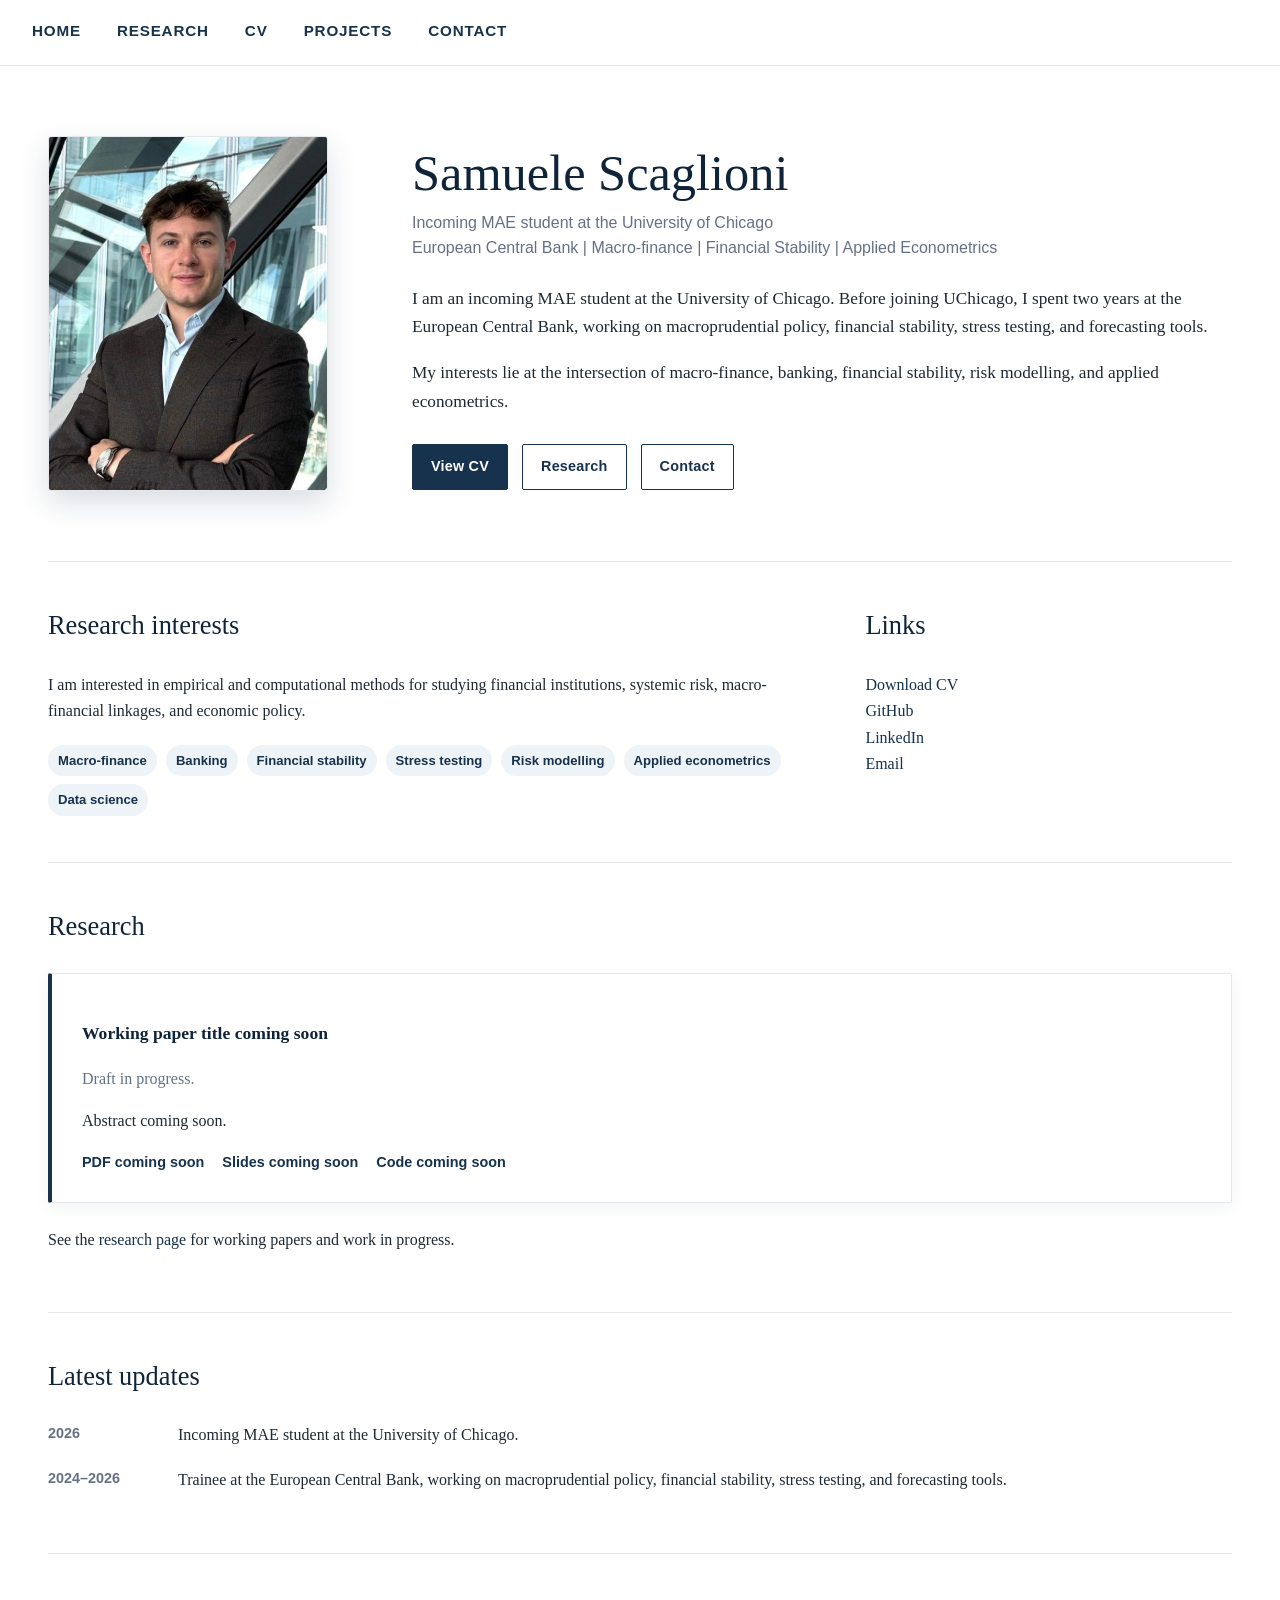
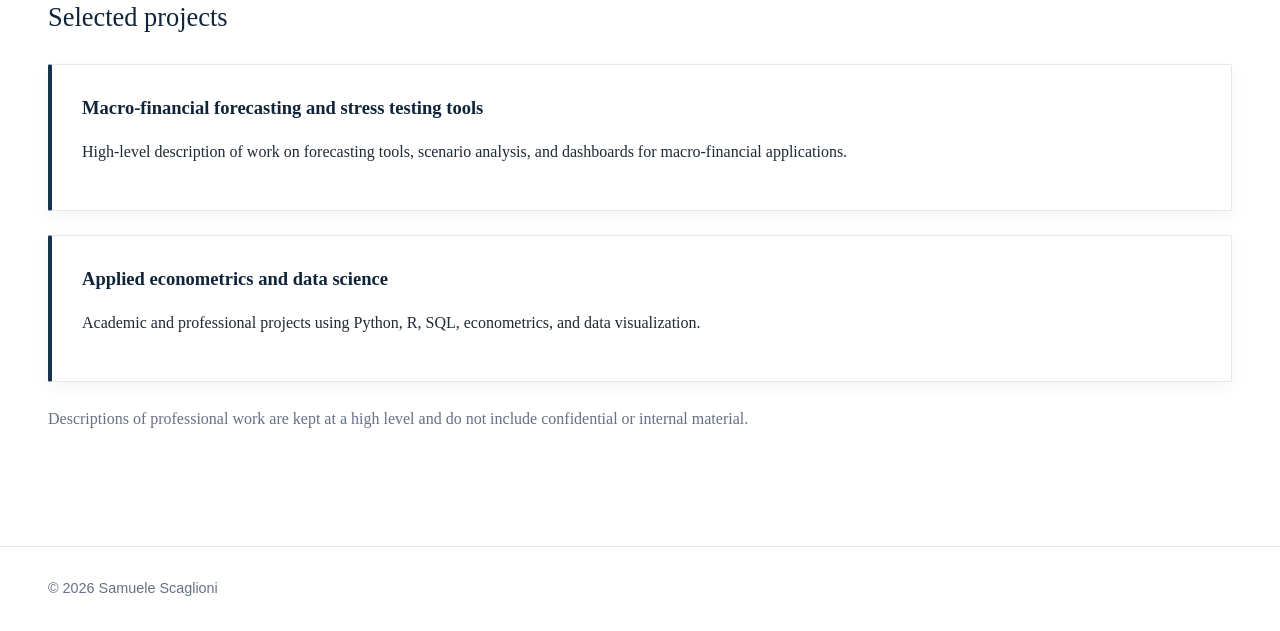
==== index.html @ df3d78bd "Update index.html" ====
<!DOCTYPE html>
<html lang="en">
<head>
  <meta charset="UTF-8">
  <meta name="viewport" content="width=device-width, initial-scale=1.0">
  <title>Samuele Scaglioni | Economics, Finance, Econometrics and Machine Learning</title>

  <meta name="description" content="Personal academic website of Samuele Scaglioni, incoming MAE student at the University of Chicago, previously at the European Central Bank. Research interests: macro-finance, banking, financial stability, stress testing, and applied econometrics.">
  
  <meta name="author" content="Samuele Scaglioni">
  <meta name="robots" content="index, follow">
  
  <link rel="canonical" href="https://samuelescaglioni.github.io/">
  <link rel="stylesheet" href="styles.css">
</head>

<body>

  <header class="site-header">
    <div class="container navbar">
      <div class="site-name">
        <a href="index.html">Samuele Scaglioni</a>
      </div>

      <nav class="nav-links">
        <a href="index.html">Home</a>
        <a href="research.html">Research</a>
        <a href="cv.html">CV</a>
        <a href="projects.html">Projects</a>
        <a href="contact.html">Contact</a>
      </nav>
    </div>
  </header>

  <main class="container">

    <section class="hero">
      <div>
        <img src="images/profile.jpeg" alt="Samuele Scaglioni" class="profile-photo">
      </div>

      <div>
        <h1>Samuele Scaglioni</h1>

        <p class="hero-subtitle">
          Incoming MAE student at the University of Chicago<br>
          European Central Bank | Macro-finance | Financial Stability | Applied Econometrics
        </p>

        <p class="hero-text">
          I am an incoming MAE student at the University of Chicago. Before joining UChicago,
          I spent two years at the European Central Bank, working on macroprudential policy,
          financial stability, stress testing, and forecasting tools.
        </p>

        <p class="hero-text">
          My interests lie at the intersection of macro-finance, banking, financial stability,
          risk modelling, and applied econometrics.
        </p>

        <div class="button-row">
          <a class="button primary" href="cv.html">View CV</a>
          <a class="button" href="research.html">Research</a>
          <a class="button" href="contact.html">Contact</a>
        </div>
      </div>
    </section>

    <section class="section two-column">
      <div>
        <h2>Research interests</h2>

        <p>
          I am interested in empirical and computational methods for studying financial institutions,
          systemic risk, macro-financial linkages, and economic policy.
        </p>

        <div class="tag-list">
          <span class="tag">Macro-finance</span>
          <span class="tag">Banking</span>
          <span class="tag">Financial stability</span>
          <span class="tag">Stress testing</span>
          <span class="tag">Risk modelling</span>
          <span class="tag">Applied econometrics</span>
          <span class="tag">Data science</span>
        </div>
      </div>

      <div>
        <h2>Links</h2>

        <p>
          <a href="files/Samuele_Scaglioni_CV.pdf">Download CV</a><br>
          <a href="https://github.com/SamueleScaglioni">GitHub</a><br>
          <a href="#">LinkedIn</a><br>
          <a href="contact.html">Email</a>
        </p>
      </div>
    </section>

    <section class="section">
      <h2>Research</h2>

      <div class="card">
        <p class="paper-title">Working paper title coming soon</p>
        <p class="muted">Draft in progress.</p>
        <p>
          Abstract coming soon.
        </p>

        <div class="paper-links">
          <a href="#">PDF coming soon</a>
          <a href="#">Slides coming soon</a>
          <a href="#">Code coming soon</a>
        </div>
      </div>

      <p>
        See the <a href="research.html">research page</a> for working papers and work in progress.
      </p>
    </section>

    <section class="section">
      <h2>Latest updates</h2>

      <div class="update">
        <div class="update-date">2026</div>
        <div>
          Incoming MAE student at the University of Chicago.
        </div>
      </div>

      <div class="update">
        <div class="update-date">2024–2026</div>
        <div>
          Trainee at the European Central Bank, working on macroprudential policy,
          financial stability, stress testing, and forecasting tools.
        </div>
      </div>
    </section>

    <section class="section">
      <h2>Selected projects</h2>

      <div class="card">
        <h3>Macro-financial forecasting and stress testing tools</h3>
        <p>
          High-level description of work on forecasting tools, scenario analysis, and dashboards
          for macro-financial applications.
        </p>
      </div>

      <div class="card">
        <h3>Applied econometrics and data science</h3>
        <p>
          Academic and professional projects using Python, R, SQL, econometrics, and data visualization.
        </p>
      </div>

      <p class="muted">
        Descriptions of professional work are kept at a high level and do not include confidential
        or internal material.
      </p>
    </section>

  </main>

  <footer class="footer">
    <div class="container">
      © 2026 Samuele Scaglioni
    </div>
  </footer>

</body>
</html>
---- styles.css ----
:root {
  --background: #ffffff;
  --text: #1f2933;
  --muted: #667085;
  --accent: #17324d;
  --accent-dark: #0f2438;
  --accent-light: #eef3f7;
  --border: #e5e7eb;
  --card: #ffffff;
  --soft: #f8fafc;
}

/* General reset */

* {
  box-sizing: border-box;
}

html {
  scroll-behavior: smooth;
}

body {
  margin: 0;
  font-family: Georgia, "Times New Roman", serif;
  background: var(--background);
  color: var(--text);
  line-height: 1.65;
  font-size: 16px;
}

a {
  color: var(--accent);
  text-decoration: none;
}

a:hover {
  text-decoration: underline;
}

/* Layout */

.container {
  max-width: 1320px;
  margin: 0 auto;
  padding: 0 48px;
}

/* Header and navigation */

.site-header {
  border-bottom: 1px solid var(--border);
  background: rgba(255, 255, 255, 0.97);
  position: sticky;
  top: 0;
  z-index: 100;
  backdrop-filter: blur(6px);
}

.site-header .container {
  max-width: none;
  padding-left: 32px;
  padding-right: 32px;
}

.navbar {
  display: flex;
  justify-content: flex-start;
  align-items: center;
  padding: 18px 0;
}

/* Hide name in top-left */
.site-name {
  display: none;
}

.nav-links {
  margin-left: 0;
}

.nav-links a {
  display: inline-block;
  margin-left: 0;
  margin-right: 32px;
  font-family: Arial, Helvetica, sans-serif;
  font-size: 0.95rem;
  font-weight: 700;
  letter-spacing: 0.055em;
  text-transform: uppercase;
  color: var(--accent);
  padding-bottom: 4px;
}

.nav-links a:hover {
  color: var(--accent-dark);
  text-decoration: none;
  border-bottom: 2px solid var(--accent);
}

/* Hero section */

.hero {
  display: grid;
  grid-template-columns: 300px 1fr;
  gap: 64px;
  align-items: center;
  padding: 70px 0 62px;
}

.profile-photo {
  width: 280px;
  height: 355px;
  object-fit: cover;
  object-position: center;
  border-radius: 3px;
  border: 1px solid var(--border);
  box-shadow: 0 12px 30px rgba(23, 50, 77, 0.16);
  background: white;
}

.hero h1 {
  font-size: 3.15rem;
  line-height: 1.1;
  margin: 0 0 10px;
  font-weight: normal;
  color: var(--accent-dark);
}

.hero-subtitle {
  font-family: Arial, Helvetica, sans-serif;
  font-size: 1rem;
  line-height: 1.55;
  color: var(--muted);
  margin: 0 0 24px;
}

.hero-text {
  font-size: 1.08rem;
  max-width: 820px;
  margin-bottom: 16px;
}

/* Buttons */

.button-row {
  margin-top: 28px;
}

.button {
  display: inline-block;
  padding: 10px 18px;
  margin-right: 10px;
  border: 1px solid var(--accent);
  border-radius: 2px;
  font-family: Arial, Helvetica, sans-serif;
  font-size: 0.9rem;
  font-weight: 600;
  letter-spacing: 0.015em;
  color: var(--accent);
}

.button.primary {
  background: var(--accent);
  color: white;
}

.button:hover {
  background: var(--accent-light);
  text-decoration: none;
}

.button.primary:hover {
  background: var(--accent-dark);
  color: white;
}

/* Sections */

.section {
  padding: 42px 0;
  border-top: 1px solid var(--border);
}

.section h2 {
  font-size: 1.65rem;
  font-weight: normal;
  margin: 0 0 24px;
  color: var(--accent-dark);
}

.section h3 {
  color: var(--accent-dark);
}

.two-column {
  display: grid;
  grid-template-columns: 1.35fr 0.65fr;
  gap: 56px;
}

/* Cards */

.card {
  background: var(--card);
  border-left: 4px solid var(--accent);
  border-top: 1px solid var(--border);
  border-right: 1px solid var(--border);
  border-bottom: 1px solid var(--border);
  border-radius: 2px;
  padding: 28px 30px;
  margin-bottom: 24px;
  box-shadow: 0 5px 18px rgba(23, 50, 77, 0.055);
}

.card h3 {
  margin-top: 0;
  margin-bottom: 8px;
  font-size: 1.16rem;
}

.muted {
  color: var(--muted);
}

/* Tags */

.tag-list {
  margin-top: 16px;
}

.tag {
  display: inline-block;
  background: var(--accent-light);
  color: var(--accent);
  padding: 5px 10px;
  border-radius: 999px;
  margin: 4px 5px 4px 0;
  font-family: Arial, Helvetica, sans-serif;
  font-size: 0.82rem;
  font-weight: 600;
}

/* Updates */

.update {
  display: grid;
  grid-template-columns: 110px 1fr;
  gap: 20px;
  margin-bottom: 18px;
}

.update-date {
  color: var(--muted);
  font-family: Arial, Helvetica, sans-serif;
  font-size: 0.9rem;
  font-weight: 600;
}

/* Papers */

.paper-title {
  font-weight: bold;
  font-size: 1.1rem;
  color: var(--accent-dark);
}

.paper-links {
  margin-top: 12px;
  font-family: Arial, Helvetica, sans-serif;
  font-size: 0.9rem;
}

.paper-links a {
  margin-right: 14px;
  font-weight: 600;
}

/* Optional paper card with preview image */

.paper-card {
  display: grid;
  grid-template-columns: 1fr 230px;
  gap: 30px;
  align-items: start;
}

.paper-preview {
  width: 100%;
  border: 1px solid var(--border);
  border-radius: 3px;
  box-shadow: 0 8px 22px rgba(23, 50, 77, 0.12);
  background: white;
}

/* Page titles */

.page-title {
  padding: 58px 0 30px;
}

.page-title h1 {
  font-size: 2.45rem;
  font-weight: normal;
  margin: 0 0 8px;
  color: var(--accent-dark);
}

/* CV page */

.cv-section {
  margin-bottom: 38px;
}

.cv-section h2 {
  font-size: 1.45rem;
  font-weight: normal;
  border-bottom: 1px solid var(--border);
  padding-bottom: 8px;
  color: var(--accent-dark);
}

.cv-item {
  margin-bottom: 22px;
}

.cv-item-title {
  font-weight: bold;
  color: var(--accent-dark);
}

.cv-item-meta {
  color: var(--muted);
  font-family: Arial, Helvetica, sans-serif;
  font-size: 0.92rem;
}

/* Footer */

.footer {
  border-top: 1px solid var(--border);
  margin-top: 56px;
  padding: 30px 0;
  color: var(--muted);
  font-family: Arial, Helvetica, sans-serif;
  font-size: 0.9rem;
}

/* Mobile */

@media (max-width: 900px) {
  .container {
    padding: 0 28px;
  }

  .site-header .container {
    padding-left: 24px;
    padding-right: 24px;
  }

  .hero {
    grid-template-columns: 1fr;
    gap: 34px;
    padding-top: 48px;
  }

  .profile-photo {
    width: 240px;
    height: 305px;
  }

  .hero h1 {
    font-size: 2.55rem;
  }

  .two-column {
    grid-template-columns: 1fr;
    gap: 32px;
  }

  .paper-card {
    grid-template-columns: 1fr;
  }

  .paper-preview {
    max-width: 230px;
  }
}

@media (max-width: 760px) {
  .navbar {
    display: block;
  }

  .nav-links {
    margin-top: 4px;
  }

  .nav-links a {
    margin: 0 18px 10px 0;
    font-size: 0.86rem;
  }

  .hero {
    padding-top: 42px;
  }

  .profile-photo {
    width: 220px;
    height: 280px;
  }

  .hero h1 {
    font-size: 2.25rem;
  }

  .update {
    grid-template-columns: 1fr;
    gap: 2px;
  }
}
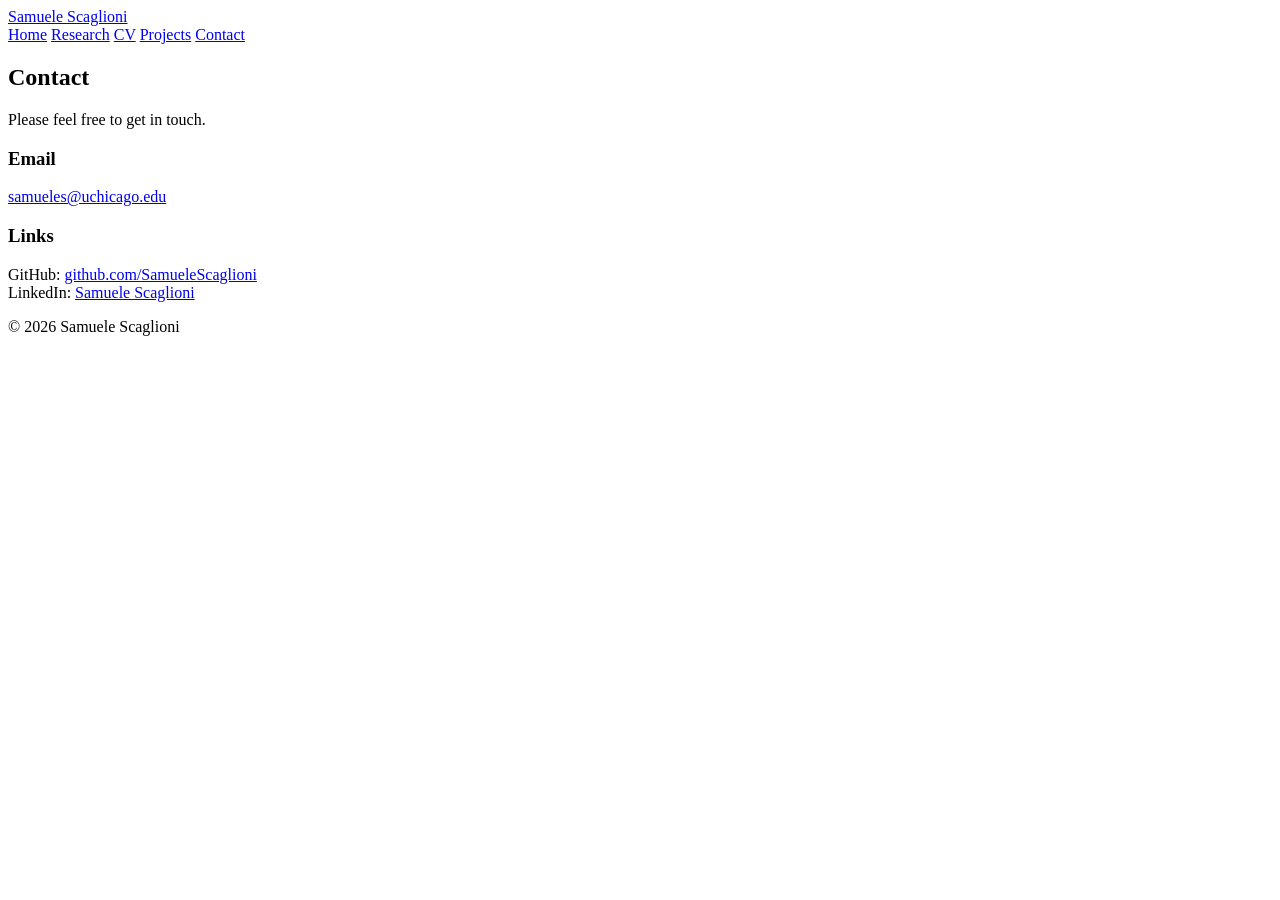
==== commit 204d78d0: "Add files via upload" ====
--- a/index.html
+++ b/index.html
@@ -3,25 +3,14 @@
 <head>
   <meta charset="UTF-8">
   <meta name="viewport" content="width=device-width, initial-scale=1.0">
-  <title>Samuele Scaglioni | Economics, Finance, Econometrics and Machine Learning</title>
-
-  <meta name="description" content="Personal academic website of Samuele Scaglioni, incoming MAE student at the University of Chicago, previously at the European Central Bank. Research interests: macro-finance, banking, financial stability, stress testing, and applied econometrics.">
-  
-  <meta name="author" content="Samuele Scaglioni">
-  <meta name="robots" content="index, follow">
-  
-  <link rel="canonical" href="https://samuelescaglioni.github.io/">
+  <title>Contact | Samuele Scaglioni</title>
+  <meta name="description" content="Contact details for Samuele Scaglioni.">
   <link rel="stylesheet" href="styles.css">
 </head>
-
 <body>
-
   <header class="site-header">
     <div class="container navbar">
-      <div class="site-name">
-        <a href="index.html">Samuele Scaglioni</a>
-      </div>
-
+      <div class="site-name"><a href="index.html">Samuele Scaglioni</a></div>
       <nav class="nav-links">
         <a href="index.html">Home</a>
         <a href="research.html">Research</a>
@@ -33,143 +22,26 @@
   </header>
 
   <main class="container">
-
-    <section class="hero">
-      <div>
-        <img src="images/profile.jpeg" alt="Samuele Scaglioni" class="profile-photo">
-      </div>
-
-      <div>
-        <h1>Samuele Scaglioni</h1>
-
-        <p class="hero-subtitle">
-          Incoming MAE student at the University of Chicago<br>
-          European Central Bank | Macro-finance | Financial Stability | Applied Econometrics
-        </p>
-
-        <p class="hero-text">
-          I am an incoming MAE student at the University of Chicago. Before joining UChicago,
-          I spent two years at the European Central Bank, working on macroprudential policy,
-          financial stability, stress testing, and forecasting tools.
-        </p>
-
-        <p class="hero-text">
-          My interests lie at the intersection of macro-finance, banking, financial stability,
-          risk modelling, and applied econometrics.
-        </p>
-
-        <div class="button-row">
-          <a class="button primary" href="cv.html">View CV</a>
-          <a class="button" href="research.html">Research</a>
-          <a class="button" href="contact.html">Contact</a>
-        </div>
-      </div>
+    <section class="page-title">
+      <h1>Contact</h1>
+      <p class="muted">Please feel free to get in touch.</p>
     </section>
 
-    <section class="section two-column">
-      <div>
-        <h2>Research interests</h2>
-
+    <section class="section">
+      <div class="card">
+        <h3>Email</h3>
+        <p><a href="mailto:samueles@uchicago.edu">samueles@uchicago.edu</a></p>
+      </div>
+      <div class="card">
+        <h3>Links</h3>
         <p>
-          I am interested in empirical and computational methods for studying financial institutions,
-          systemic risk, macro-financial linkages, and economic policy.
-        </p>
-
-        <div class="tag-list">
-          <span class="tag">Macro-finance</span>
-          <span class="tag">Banking</span>
-          <span class="tag">Financial stability</span>
-          <span class="tag">Stress testing</span>
-          <span class="tag">Risk modelling</span>
-          <span class="tag">Applied econometrics</span>
-          <span class="tag">Data science</span>
-        </div>
-      </div>
-
-      <div>
-        <h2>Links</h2>
-
-        <p>
-          <a href="files/Samuele_Scaglioni_CV.pdf">Download CV</a><br>
-          <a href="https://github.com/SamueleScaglioni">GitHub</a><br>
-          <a href="#">LinkedIn</a><br>
-          <a href="contact.html">Email</a>
+          GitHub: <a href="https://github.com/SamueleScaglioni" target="_blank" rel="noopener noreferrer">github.com/SamueleScaglioni</a><br>
+          LinkedIn: <a href="https://it.linkedin.com/in/samuele-scaglioni?trk=public_post_feed-actor-name" target="_blank" rel="noopener noreferrer">Samuele Scaglioni</a>
         </p>
       </div>
     </section>
-
-    <section class="section">
-      <h2>Research</h2>
-
-      <div class="card">
-        <p class="paper-title">Working paper title coming soon</p>
-        <p class="muted">Draft in progress.</p>
-        <p>
-          Abstract coming soon.
-        </p>
-
-        <div class="paper-links">
-          <a href="#">PDF coming soon</a>
-          <a href="#">Slides coming soon</a>
-          <a href="#">Code coming soon</a>
-        </div>
-      </div>
-
-      <p>
-        See the <a href="research.html">research page</a> for working papers and work in progress.
-      </p>
-    </section>
-
-    <section class="section">
-      <h2>Latest updates</h2>
-
-      <div class="update">
-        <div class="update-date">2026</div>
-        <div>
-          Incoming MAE student at the University of Chicago.
-        </div>
-      </div>
-
-      <div class="update">
-        <div class="update-date">2024–2026</div>
-        <div>
-          Trainee at the European Central Bank, working on macroprudential policy,
-          financial stability, stress testing, and forecasting tools.
-        </div>
-      </div>
-    </section>
-
-    <section class="section">
-      <h2>Selected projects</h2>
-
-      <div class="card">
-        <h3>Macro-financial forecasting and stress testing tools</h3>
-        <p>
-          High-level description of work on forecasting tools, scenario analysis, and dashboards
-          for macro-financial applications.
-        </p>
-      </div>
-
-      <div class="card">
-        <h3>Applied econometrics and data science</h3>
-        <p>
-          Academic and professional projects using Python, R, SQL, econometrics, and data visualization.
-        </p>
-      </div>
-
-      <p class="muted">
-        Descriptions of professional work are kept at a high level and do not include confidential
-        or internal material.
-      </p>
-    </section>
-
   </main>
 
-  <footer class="footer">
-    <div class="container">
-      © 2026 Samuele Scaglioni
-    </div>
-  </footer>
-
+  <footer class="footer"><div class="container">© 2026 Samuele Scaglioni</div></footer>
 </body>
 </html>
--- a/styles.css
+++ b/styles.css
@@ -1,421 +1,4 @@
-:root {
-  --background: #ffffff;
-  --text: #1f2933;
-  --muted: #667085;
-  --accent: #17324d;
-  --accent-dark: #0f2438;
-  --accent-light: #eef3f7;
-  --border: #e5e7eb;
-  --card: #ffffff;
-  --soft: #f8fafc;
-}
+User-agent: *
+Allow: /
 
-/* General reset */
-
-* {
-  box-sizing: border-box;
-}
-
-html {
-  scroll-behavior: smooth;
-}
-
-body {
-  margin: 0;
-  font-family: Georgia, "Times New Roman", serif;
-  background: var(--background);
-  color: var(--text);
-  line-height: 1.65;
-  font-size: 16px;
-}
-
-a {
-  color: var(--accent);
-  text-decoration: none;
-}
-
-a:hover {
-  text-decoration: underline;
-}
-
-/* Layout */
-
-.container {
-  max-width: 1320px;
-  margin: 0 auto;
-  padding: 0 48px;
-}
-
-/* Header and navigation */
-
-.site-header {
-  border-bottom: 1px solid var(--border);
-  background: rgba(255, 255, 255, 0.97);
-  position: sticky;
-  top: 0;
-  z-index: 100;
-  backdrop-filter: blur(6px);
-}
-
-.site-header .container {
-  max-width: none;
-  padding-left: 32px;
-  padding-right: 32px;
-}
-
-.navbar {
-  display: flex;
-  justify-content: flex-start;
-  align-items: center;
-  padding: 18px 0;
-}
-
-/* Hide name in top-left */
-.site-name {
-  display: none;
-}
-
-.nav-links {
-  margin-left: 0;
-}
-
-.nav-links a {
-  display: inline-block;
-  margin-left: 0;
-  margin-right: 32px;
-  font-family: Arial, Helvetica, sans-serif;
-  font-size: 0.95rem;
-  font-weight: 700;
-  letter-spacing: 0.055em;
-  text-transform: uppercase;
-  color: var(--accent);
-  padding-bottom: 4px;
-}
-
-.nav-links a:hover {
-  color: var(--accent-dark);
-  text-decoration: none;
-  border-bottom: 2px solid var(--accent);
-}
-
-/* Hero section */
-
-.hero {
-  display: grid;
-  grid-template-columns: 300px 1fr;
-  gap: 64px;
-  align-items: center;
-  padding: 70px 0 62px;
-}
-
-.profile-photo {
-  width: 280px;
-  height: 355px;
-  object-fit: cover;
-  object-position: center;
-  border-radius: 3px;
-  border: 1px solid var(--border);
-  box-shadow: 0 12px 30px rgba(23, 50, 77, 0.16);
-  background: white;
-}
-
-.hero h1 {
-  font-size: 3.15rem;
-  line-height: 1.1;
-  margin: 0 0 10px;
-  font-weight: normal;
-  color: var(--accent-dark);
-}
-
-.hero-subtitle {
-  font-family: Arial, Helvetica, sans-serif;
-  font-size: 1rem;
-  line-height: 1.55;
-  color: var(--muted);
-  margin: 0 0 24px;
-}
-
-.hero-text {
-  font-size: 1.08rem;
-  max-width: 820px;
-  margin-bottom: 16px;
-}
-
-/* Buttons */
-
-.button-row {
-  margin-top: 28px;
-}
-
-.button {
-  display: inline-block;
-  padding: 10px 18px;
-  margin-right: 10px;
-  border: 1px solid var(--accent);
-  border-radius: 2px;
-  font-family: Arial, Helvetica, sans-serif;
-  font-size: 0.9rem;
-  font-weight: 600;
-  letter-spacing: 0.015em;
-  color: var(--accent);
-}
-
-.button.primary {
-  background: var(--accent);
-  color: white;
-}
-
-.button:hover {
-  background: var(--accent-light);
-  text-decoration: none;
-}
-
-.button.primary:hover {
-  background: var(--accent-dark);
-  color: white;
-}
-
-/* Sections */
-
-.section {
-  padding: 42px 0;
-  border-top: 1px solid var(--border);
-}
-
-.section h2 {
-  font-size: 1.65rem;
-  font-weight: normal;
-  margin: 0 0 24px;
-  color: var(--accent-dark);
-}
-
-.section h3 {
-  color: var(--accent-dark);
-}
-
-.two-column {
-  display: grid;
-  grid-template-columns: 1.35fr 0.65fr;
-  gap: 56px;
-}
-
-/* Cards */
-
-.card {
-  background: var(--card);
-  border-left: 4px solid var(--accent);
-  border-top: 1px solid var(--border);
-  border-right: 1px solid var(--border);
-  border-bottom: 1px solid var(--border);
-  border-radius: 2px;
-  padding: 28px 30px;
-  margin-bottom: 24px;
-  box-shadow: 0 5px 18px rgba(23, 50, 77, 0.055);
-}
-
-.card h3 {
-  margin-top: 0;
-  margin-bottom: 8px;
-  font-size: 1.16rem;
-}
-
-.muted {
-  color: var(--muted);
-}
-
-/* Tags */
-
-.tag-list {
-  margin-top: 16px;
-}
-
-.tag {
-  display: inline-block;
-  background: var(--accent-light);
-  color: var(--accent);
-  padding: 5px 10px;
-  border-radius: 999px;
-  margin: 4px 5px 4px 0;
-  font-family: Arial, Helvetica, sans-serif;
-  font-size: 0.82rem;
-  font-weight: 600;
-}
-
-/* Updates */
-
-.update {
-  display: grid;
-  grid-template-columns: 110px 1fr;
-  gap: 20px;
-  margin-bottom: 18px;
-}
-
-.update-date {
-  color: var(--muted);
-  font-family: Arial, Helvetica, sans-serif;
-  font-size: 0.9rem;
-  font-weight: 600;
-}
-
-/* Papers */
-
-.paper-title {
-  font-weight: bold;
-  font-size: 1.1rem;
-  color: var(--accent-dark);
-}
-
-.paper-links {
-  margin-top: 12px;
-  font-family: Arial, Helvetica, sans-serif;
-  font-size: 0.9rem;
-}
-
-.paper-links a {
-  margin-right: 14px;
-  font-weight: 600;
-}
-
-/* Optional paper card with preview image */
-
-.paper-card {
-  display: grid;
-  grid-template-columns: 1fr 230px;
-  gap: 30px;
-  align-items: start;
-}
-
-.paper-preview {
-  width: 100%;
-  border: 1px solid var(--border);
-  border-radius: 3px;
-  box-shadow: 0 8px 22px rgba(23, 50, 77, 0.12);
-  background: white;
-}
-
-/* Page titles */
-
-.page-title {
-  padding: 58px 0 30px;
-}
-
-.page-title h1 {
-  font-size: 2.45rem;
-  font-weight: normal;
-  margin: 0 0 8px;
-  color: var(--accent-dark);
-}
-
-/* CV page */
-
-.cv-section {
-  margin-bottom: 38px;
-}
-
-.cv-section h2 {
-  font-size: 1.45rem;
-  font-weight: normal;
-  border-bottom: 1px solid var(--border);
-  padding-bottom: 8px;
-  color: var(--accent-dark);
-}
-
-.cv-item {
-  margin-bottom: 22px;
-}
-
-.cv-item-title {
-  font-weight: bold;
-  color: var(--accent-dark);
-}
-
-.cv-item-meta {
-  color: var(--muted);
-  font-family: Arial, Helvetica, sans-serif;
-  font-size: 0.92rem;
-}
-
-/* Footer */
-
-.footer {
-  border-top: 1px solid var(--border);
-  margin-top: 56px;
-  padding: 30px 0;
-  color: var(--muted);
-  font-family: Arial, Helvetica, sans-serif;
-  font-size: 0.9rem;
-}
-
-/* Mobile */
-
-@media (max-width: 900px) {
-  .container {
-    padding: 0 28px;
-  }
-
-  .site-header .container {
-    padding-left: 24px;
-    padding-right: 24px;
-  }
-
-  .hero {
-    grid-template-columns: 1fr;
-    gap: 34px;
-    padding-top: 48px;
-  }
-
-  .profile-photo {
-    width: 240px;
-    height: 305px;
-  }
-
-  .hero h1 {
-    font-size: 2.55rem;
-  }
-
-  .two-column {
-    grid-template-columns: 1fr;
-    gap: 32px;
-  }
-
-  .paper-card {
-    grid-template-columns: 1fr;
-  }
-
-  .paper-preview {
-    max-width: 230px;
-  }
-}
-
-@media (max-width: 760px) {
-  .navbar {
-    display: block;
-  }
-
-  .nav-links {
-    margin-top: 4px;
-  }
-
-  .nav-links a {
-    margin: 0 18px 10px 0;
-    font-size: 0.86rem;
-  }
-
-  .hero {
-    padding-top: 42px;
-  }
-
-  .profile-photo {
-    width: 220px;
-    height: 280px;
-  }
-
-  .hero h1 {
-    font-size: 2.25rem;
-  }
-
-  .update {
-    grid-template-columns: 1fr;
-    gap: 2px;
-  }
-}
+Sitemap: https://samuelescaglioni.github.io/sitemap.xml
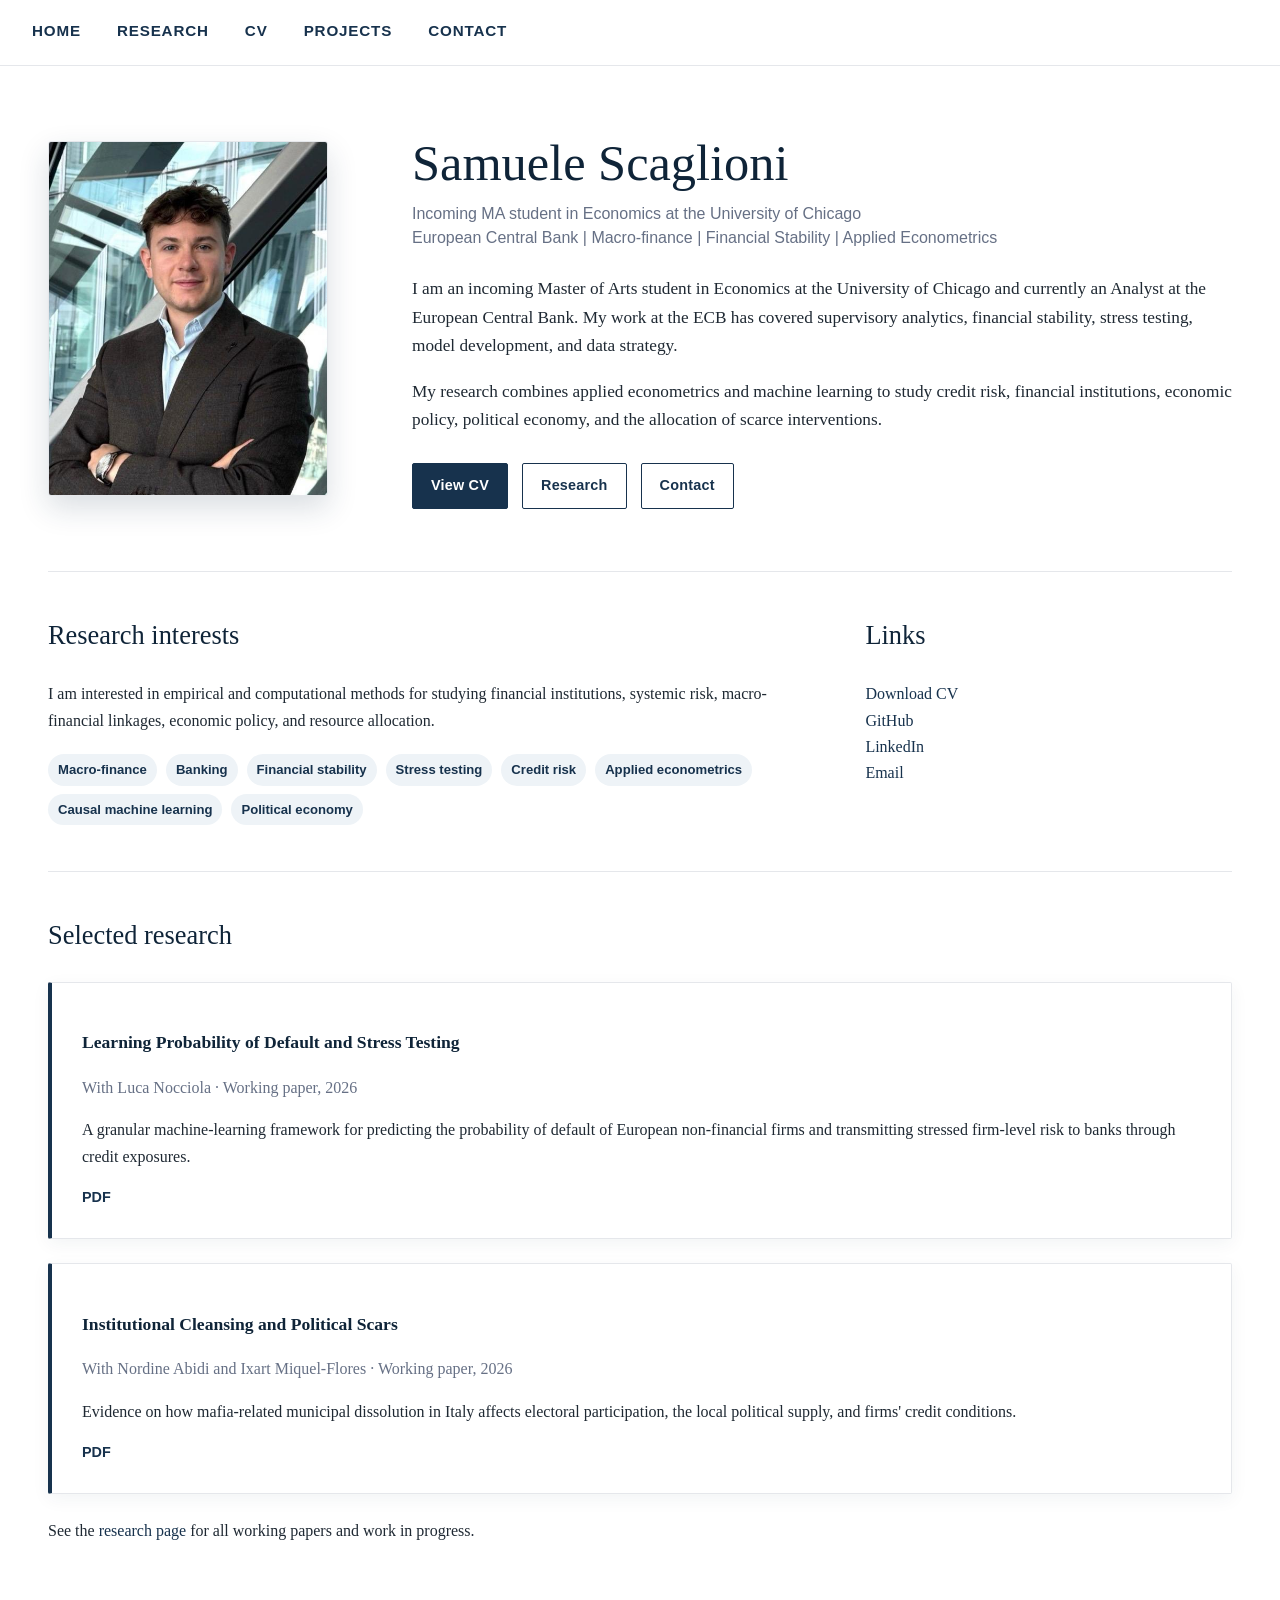
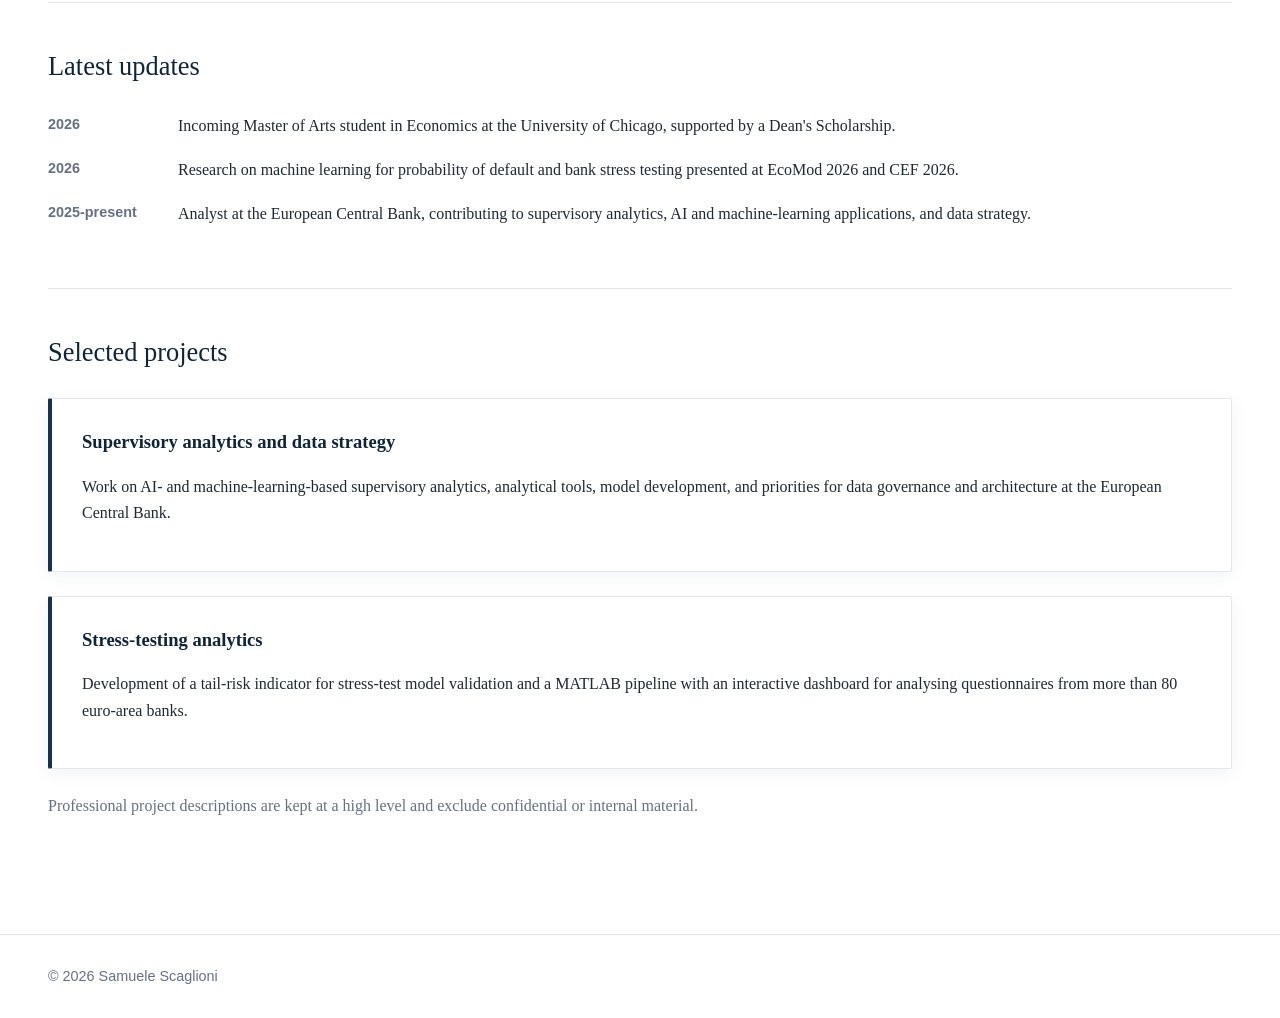
==== commit b5ae433c: "Add files via upload" ====
--- a/index.html
+++ b/index.html
@@ -3,8 +3,11 @@
 <head>
   <meta charset="UTF-8">
   <meta name="viewport" content="width=device-width, initial-scale=1.0">
-  <title>Contact | Samuele Scaglioni</title>
-  <meta name="description" content="Contact details for Samuele Scaglioni.">
+  <title>Samuele Scaglioni | Economics, Finance, Econometrics and Machine Learning</title>
+  <meta name="description" content="Personal academic website of Samuele Scaglioni, incoming MA student in Economics at the University of Chicago and Analyst at the European Central Bank. Research interests include macro-finance, banking, financial stability, stress testing, causal machine learning, and applied econometrics.">
+  <meta name="author" content="Samuele Scaglioni">
+  <meta name="robots" content="index, follow">
+  <link rel="canonical" href="https://samuelescaglioni.github.io/">
   <link rel="stylesheet" href="styles.css">
 </head>
 <body>
@@ -22,23 +25,126 @@
   </header>
 
   <main class="container">
-    <section class="page-title">
-      <h1>Contact</h1>
-      <p class="muted">Please feel free to get in touch.</p>
+    <section class="hero">
+      <div>
+        <img src="images/profile.jpeg" alt="Samuele Scaglioni" class="profile-photo">
+      </div>
+      <div>
+        <h1>Samuele Scaglioni</h1>
+        <p class="hero-subtitle">
+          Incoming MA student in Economics at the University of Chicago<br>
+          European Central Bank | Macro-finance | Financial Stability | Applied Econometrics
+        </p>
+        <p class="hero-text">
+          I am an incoming Master of Arts student in Economics at the University of Chicago and
+          currently an Analyst at the European Central Bank. My work at the ECB has covered
+          supervisory analytics, financial stability, stress testing, model development, and data strategy.
+        </p>
+        <p class="hero-text">
+          My research combines applied econometrics and machine learning to study credit risk,
+          financial institutions, economic policy, political economy, and the allocation of scarce interventions.
+        </p>
+        <div class="button-row">
+          <a class="button primary" href="cv.html">View CV</a>
+          <a class="button" href="research.html">Research</a>
+          <a class="button" href="contact.html">Contact</a>
+        </div>
+      </div>
+    </section>
+
+    <section class="section two-column">
+      <div>
+        <h2>Research interests</h2>
+        <p>
+          I am interested in empirical and computational methods for studying financial institutions,
+          systemic risk, macro-financial linkages, economic policy, and resource allocation.
+        </p>
+        <div class="tag-list">
+          <span class="tag">Macro-finance</span>
+          <span class="tag">Banking</span>
+          <span class="tag">Financial stability</span>
+          <span class="tag">Stress testing</span>
+          <span class="tag">Credit risk</span>
+          <span class="tag">Applied econometrics</span>
+          <span class="tag">Causal machine learning</span>
+          <span class="tag">Political economy</span>
+        </div>
+      </div>
+      <div>
+        <h2>Links</h2>
+        <p>
+          <a href="files/Samuele_Scaglioni_CV.pdf" download>Download CV</a><br>
+          <a href="https://github.com/SamueleScaglioni" target="_blank" rel="noopener noreferrer">GitHub</a><br>
+          <a href="https://it.linkedin.com/in/samuele-scaglioni?trk=public_post_feed-actor-name" target="_blank" rel="noopener noreferrer">LinkedIn</a><br>
+          <a href="mailto:samueles@uchicago.edu">Email</a>
+        </p>
+      </div>
     </section>
 
     <section class="section">
+      <h2>Selected research</h2>
       <div class="card">
-        <h3>Email</h3>
-        <p><a href="mailto:samueles@uchicago.edu">samueles@uchicago.edu</a></p>
+        <p class="paper-title">Learning Probability of Default and Stress Testing</p>
+        <p class="muted">With Luca Nocciola · Working paper, 2026</p>
+        <p>
+          A granular machine-learning framework for predicting the probability of default of European
+          non-financial firms and transmitting stressed firm-level risk to banks through credit exposures.
+        </p>
+        <div class="paper-links">
+          <a href="files/learning-probability-of-default-and-stress-testing.pdf" download>PDF</a>
+        </div>
+      </div>
+
+      <div class="card">
+        <p class="paper-title">Institutional Cleansing and Political Scars</p>
+        <p class="muted">With Nordine Abidi and Ixart Miquel-Flores · Working paper, 2026</p>
+        <p>
+          Evidence on how mafia-related municipal dissolution in Italy affects electoral participation,
+          the local political supply, and firms' credit conditions.
+        </p>
+        <div class="paper-links">
+          <a href="files/institutional-cleansing-and-political-scars.pdf" download>PDF</a>
+        </div>
+      </div>
+
+      <p>See the <a href="research.html">research page</a> for all working papers and work in progress.</p>
+    </section>
+
+    <section class="section">
+      <h2>Latest updates</h2>
+      <div class="update">
+        <div class="update-date">2026</div>
+        <div>Incoming Master of Arts student in Economics at the University of Chicago, supported by a Dean's Scholarship.</div>
+      </div>
+      <div class="update">
+        <div class="update-date">2026</div>
+        <div>Research on machine learning for probability of default and bank stress testing presented at EcoMod 2026 and CEF 2026.</div>
+      </div>
+      <div class="update">
+        <div class="update-date">2025-present</div>
+        <div>Analyst at the European Central Bank, contributing to supervisory analytics, AI and machine-learning applications, and data strategy.</div>
+      </div>
+    </section>
+
+    <section class="section">
+      <h2>Selected projects</h2>
+      <div class="card">
+        <h3>Supervisory analytics and data strategy</h3>
+        <p>
+          Work on AI- and machine-learning-based supervisory analytics, analytical tools, model development,
+          and priorities for data governance and architecture at the European Central Bank.
+        </p>
       </div>
       <div class="card">
-        <h3>Links</h3>
+        <h3>Stress-testing analytics</h3>
         <p>
-          GitHub: <a href="https://github.com/SamueleScaglioni" target="_blank" rel="noopener noreferrer">github.com/SamueleScaglioni</a><br>
-          LinkedIn: <a href="https://it.linkedin.com/in/samuele-scaglioni?trk=public_post_feed-actor-name" target="_blank" rel="noopener noreferrer">Samuele Scaglioni</a>
+          Development of a tail-risk indicator for stress-test model validation and a MATLAB pipeline with an
+          interactive dashboard for analysing questionnaires from more than 80 euro-area banks.
         </p>
       </div>
+      <p class="muted">
+        Professional project descriptions are kept at a high level and exclude confidential or internal material.
+      </p>
     </section>
   </main>
 
--- a/styles.css
+++ b/styles.css
@@ -1,4 +1,421 @@
-User-agent: *
-Allow: /
-
-Sitemap: https://samuelescaglioni.github.io/sitemap.xml
+:root {
+  --background: #ffffff;
+  --text: #1f2933;
+  --muted: #667085;
+  --accent: #17324d;
+  --accent-dark: #0f2438;
+  --accent-light: #eef3f7;
+  --border: #e5e7eb;
+  --card: #ffffff;
+  --soft: #f8fafc;
+}
+
+/* General reset */
+
+* {
+  box-sizing: border-box;
+}
+
+html {
+  scroll-behavior: smooth;
+}
+
+body {
+  margin: 0;
+  font-family: Georgia, "Times New Roman", serif;
+  background: var(--background);
+  color: var(--text);
+  line-height: 1.65;
+  font-size: 16px;
+}
+
+a {
+  color: var(--accent);
+  text-decoration: none;
+}
+
+a:hover {
+  text-decoration: underline;
+}
+
+/* Layout */
+
+.container {
+  max-width: 1320px;
+  margin: 0 auto;
+  padding: 0 48px;
+}
+
+/* Header and navigation */
+
+.site-header {
+  border-bottom: 1px solid var(--border);
+  background: rgba(255, 255, 255, 0.97);
+  position: sticky;
+  top: 0;
+  z-index: 100;
+  backdrop-filter: blur(6px);
+}
+
+.site-header .container {
+  max-width: none;
+  padding-left: 32px;
+  padding-right: 32px;
+}
+
+.navbar {
+  display: flex;
+  justify-content: flex-start;
+  align-items: center;
+  padding: 18px 0;
+}
+
+/* Hide name in top-left */
+.site-name {
+  display: none;
+}
+
+.nav-links {
+  margin-left: 0;
+}
+
+.nav-links a {
+  display: inline-block;
+  margin-left: 0;
+  margin-right: 32px;
+  font-family: Arial, Helvetica, sans-serif;
+  font-size: 0.95rem;
+  font-weight: 700;
+  letter-spacing: 0.055em;
+  text-transform: uppercase;
+  color: var(--accent);
+  padding-bottom: 4px;
+}
+
+.nav-links a:hover {
+  color: var(--accent-dark);
+  text-decoration: none;
+  border-bottom: 2px solid var(--accent);
+}
+
+/* Hero section */
+
+.hero {
+  display: grid;
+  grid-template-columns: 300px 1fr;
+  gap: 64px;
+  align-items: center;
+  padding: 70px 0 62px;
+}
+
+.profile-photo {
+  width: 280px;
+  height: 355px;
+  object-fit: cover;
+  object-position: center;
+  border-radius: 3px;
+  border: 1px solid var(--border);
+  box-shadow: 0 12px 30px rgba(23, 50, 77, 0.16);
+  background: white;
+}
+
+.hero h1 {
+  font-size: 3.15rem;
+  line-height: 1.1;
+  margin: 0 0 10px;
+  font-weight: normal;
+  color: var(--accent-dark);
+}
+
+.hero-subtitle {
+  font-family: Arial, Helvetica, sans-serif;
+  font-size: 1rem;
+  line-height: 1.55;
+  color: var(--muted);
+  margin: 0 0 24px;
+}
+
+.hero-text {
+  font-size: 1.08rem;
+  max-width: 820px;
+  margin-bottom: 16px;
+}
+
+/* Buttons */
+
+.button-row {
+  margin-top: 28px;
+}
+
+.button {
+  display: inline-block;
+  padding: 10px 18px;
+  margin-right: 10px;
+  border: 1px solid var(--accent);
+  border-radius: 2px;
+  font-family: Arial, Helvetica, sans-serif;
+  font-size: 0.9rem;
+  font-weight: 600;
+  letter-spacing: 0.015em;
+  color: var(--accent);
+}
+
+.button.primary {
+  background: var(--accent);
+  color: white;
+}
+
+.button:hover {
+  background: var(--accent-light);
+  text-decoration: none;
+}
+
+.button.primary:hover {
+  background: var(--accent-dark);
+  color: white;
+}
+
+/* Sections */
+
+.section {
+  padding: 42px 0;
+  border-top: 1px solid var(--border);
+}
+
+.section h2 {
+  font-size: 1.65rem;
+  font-weight: normal;
+  margin: 0 0 24px;
+  color: var(--accent-dark);
+}
+
+.section h3 {
+  color: var(--accent-dark);
+}
+
+.two-column {
+  display: grid;
+  grid-template-columns: 1.35fr 0.65fr;
+  gap: 56px;
+}
+
+/* Cards */
+
+.card {
+  background: var(--card);
+  border-left: 4px solid var(--accent);
+  border-top: 1px solid var(--border);
+  border-right: 1px solid var(--border);
+  border-bottom: 1px solid var(--border);
+  border-radius: 2px;
+  padding: 28px 30px;
+  margin-bottom: 24px;
+  box-shadow: 0 5px 18px rgba(23, 50, 77, 0.055);
+}
+
+.card h3 {
+  margin-top: 0;
+  margin-bottom: 8px;
+  font-size: 1.16rem;
+}
+
+.muted {
+  color: var(--muted);
+}
+
+/* Tags */
+
+.tag-list {
+  margin-top: 16px;
+}
+
+.tag {
+  display: inline-block;
+  background: var(--accent-light);
+  color: var(--accent);
+  padding: 5px 10px;
+  border-radius: 999px;
+  margin: 4px 5px 4px 0;
+  font-family: Arial, Helvetica, sans-serif;
+  font-size: 0.82rem;
+  font-weight: 600;
+}
+
+/* Updates */
+
+.update {
+  display: grid;
+  grid-template-columns: 110px 1fr;
+  gap: 20px;
+  margin-bottom: 18px;
+}
+
+.update-date {
+  color: var(--muted);
+  font-family: Arial, Helvetica, sans-serif;
+  font-size: 0.9rem;
+  font-weight: 600;
+}
+
+/* Papers */
+
+.paper-title {
+  font-weight: bold;
+  font-size: 1.1rem;
+  color: var(--accent-dark);
+}
+
+.paper-links {
+  margin-top: 12px;
+  font-family: Arial, Helvetica, sans-serif;
+  font-size: 0.9rem;
+}
+
+.paper-links a {
+  margin-right: 14px;
+  font-weight: 600;
+}
+
+/* Optional paper card with preview image */
+
+.paper-card {
+  display: grid;
+  grid-template-columns: 1fr 230px;
+  gap: 30px;
+  align-items: start;
+}
+
+.paper-preview {
+  width: 100%;
+  border: 1px solid var(--border);
+  border-radius: 3px;
+  box-shadow: 0 8px 22px rgba(23, 50, 77, 0.12);
+  background: white;
+}
+
+/* Page titles */
+
+.page-title {
+  padding: 58px 0 30px;
+}
+
+.page-title h1 {
+  font-size: 2.45rem;
+  font-weight: normal;
+  margin: 0 0 8px;
+  color: var(--accent-dark);
+}
+
+/* CV page */
+
+.cv-section {
+  margin-bottom: 38px;
+}
+
+.cv-section h2 {
+  font-size: 1.45rem;
+  font-weight: normal;
+  border-bottom: 1px solid var(--border);
+  padding-bottom: 8px;
+  color: var(--accent-dark);
+}
+
+.cv-item {
+  margin-bottom: 22px;
+}
+
+.cv-item-title {
+  font-weight: bold;
+  color: var(--accent-dark);
+}
+
+.cv-item-meta {
+  color: var(--muted);
+  font-family: Arial, Helvetica, sans-serif;
+  font-size: 0.92rem;
+}
+
+/* Footer */
+
+.footer {
+  border-top: 1px solid var(--border);
+  margin-top: 56px;
+  padding: 30px 0;
+  color: var(--muted);
+  font-family: Arial, Helvetica, sans-serif;
+  font-size: 0.9rem;
+}
+
+/* Mobile */
+
+@media (max-width: 900px) {
+  .container {
+    padding: 0 28px;
+  }
+
+  .site-header .container {
+    padding-left: 24px;
+    padding-right: 24px;
+  }
+
+  .hero {
+    grid-template-columns: 1fr;
+    gap: 34px;
+    padding-top: 48px;
+  }
+
+  .profile-photo {
+    width: 240px;
+    height: 305px;
+  }
+
+  .hero h1 {
+    font-size: 2.55rem;
+  }
+
+  .two-column {
+    grid-template-columns: 1fr;
+    gap: 32px;
+  }
+
+  .paper-card {
+    grid-template-columns: 1fr;
+  }
+
+  .paper-preview {
+    max-width: 230px;
+  }
+}
+
+@media (max-width: 760px) {
+  .navbar {
+    display: block;
+  }
+
+  .nav-links {
+    margin-top: 4px;
+  }
+
+  .nav-links a {
+    margin: 0 18px 10px 0;
+    font-size: 0.86rem;
+  }
+
+  .hero {
+    padding-top: 42px;
+  }
+
+  .profile-photo {
+    width: 220px;
+    height: 280px;
+  }
+
+  .hero h1 {
+    font-size: 2.25rem;
+  }
+
+  .update {
+    grid-template-columns: 1fr;
+    gap: 2px;
+  }
+}
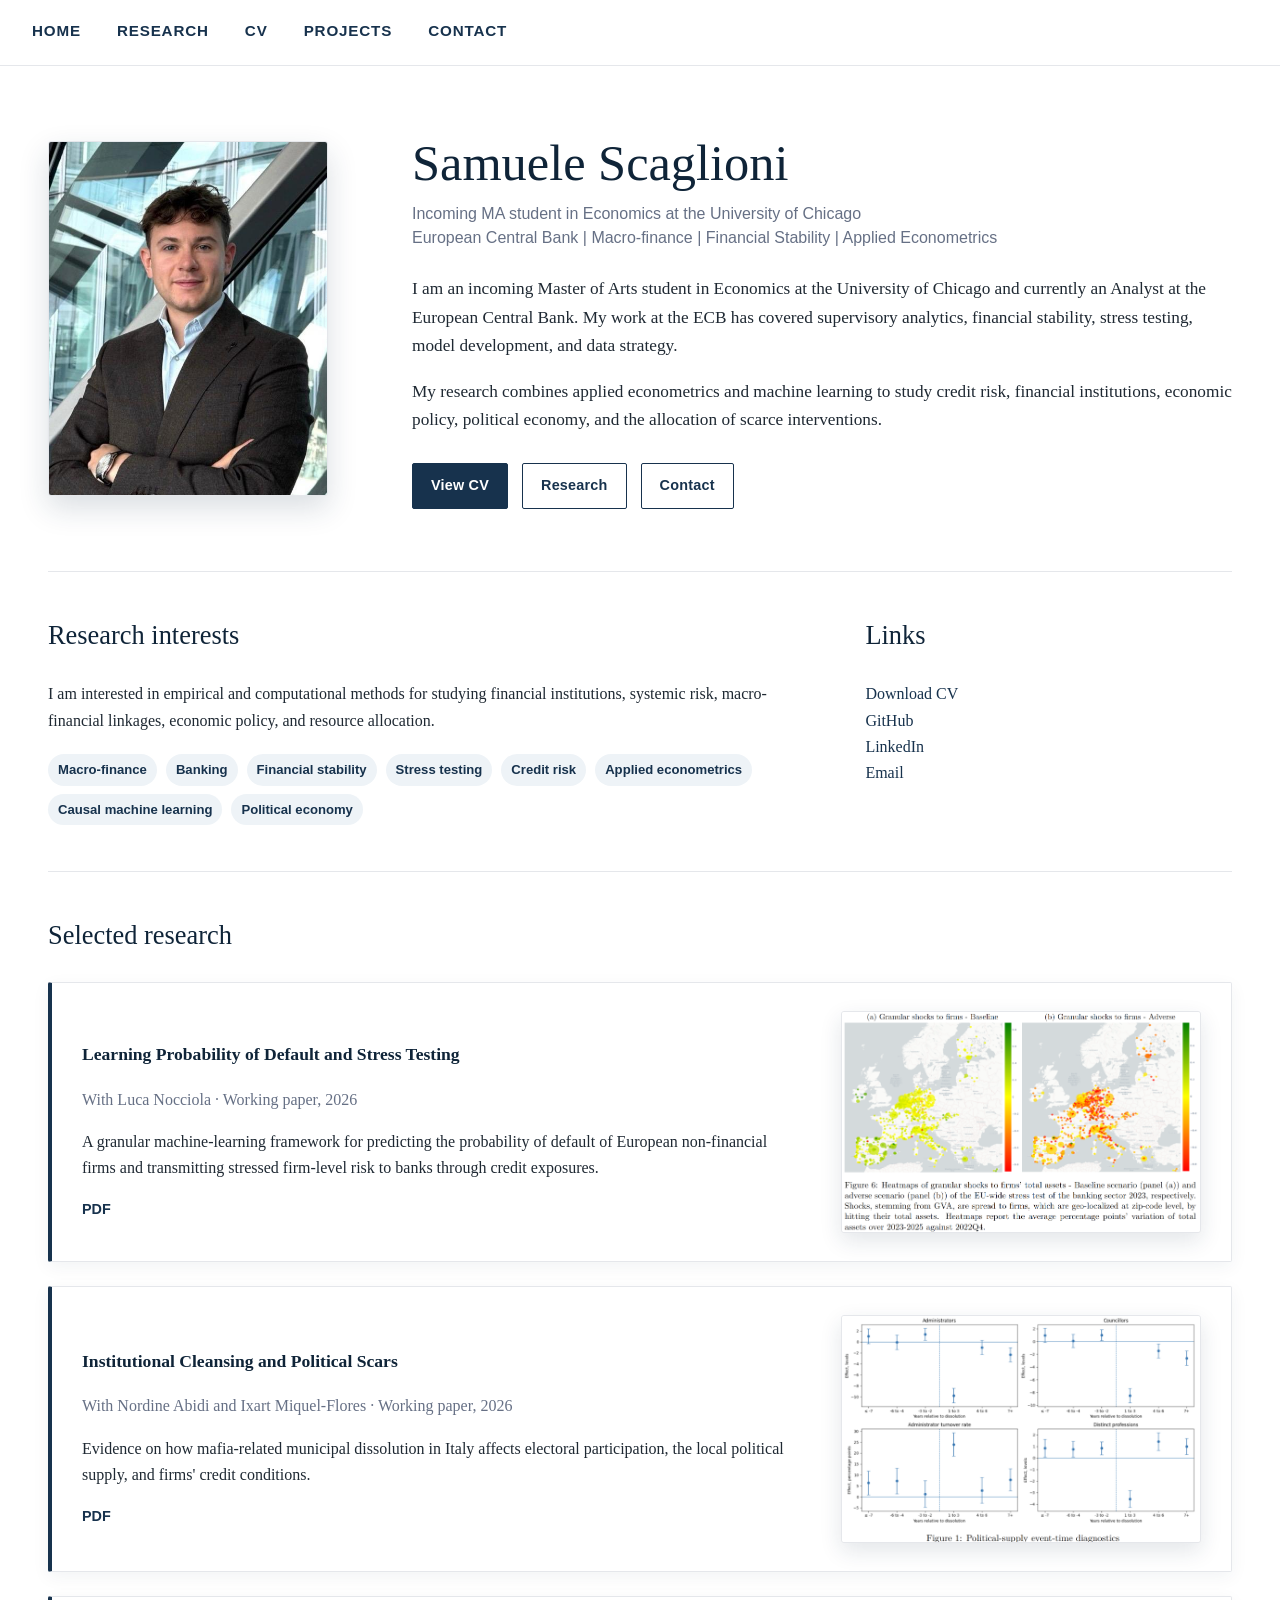
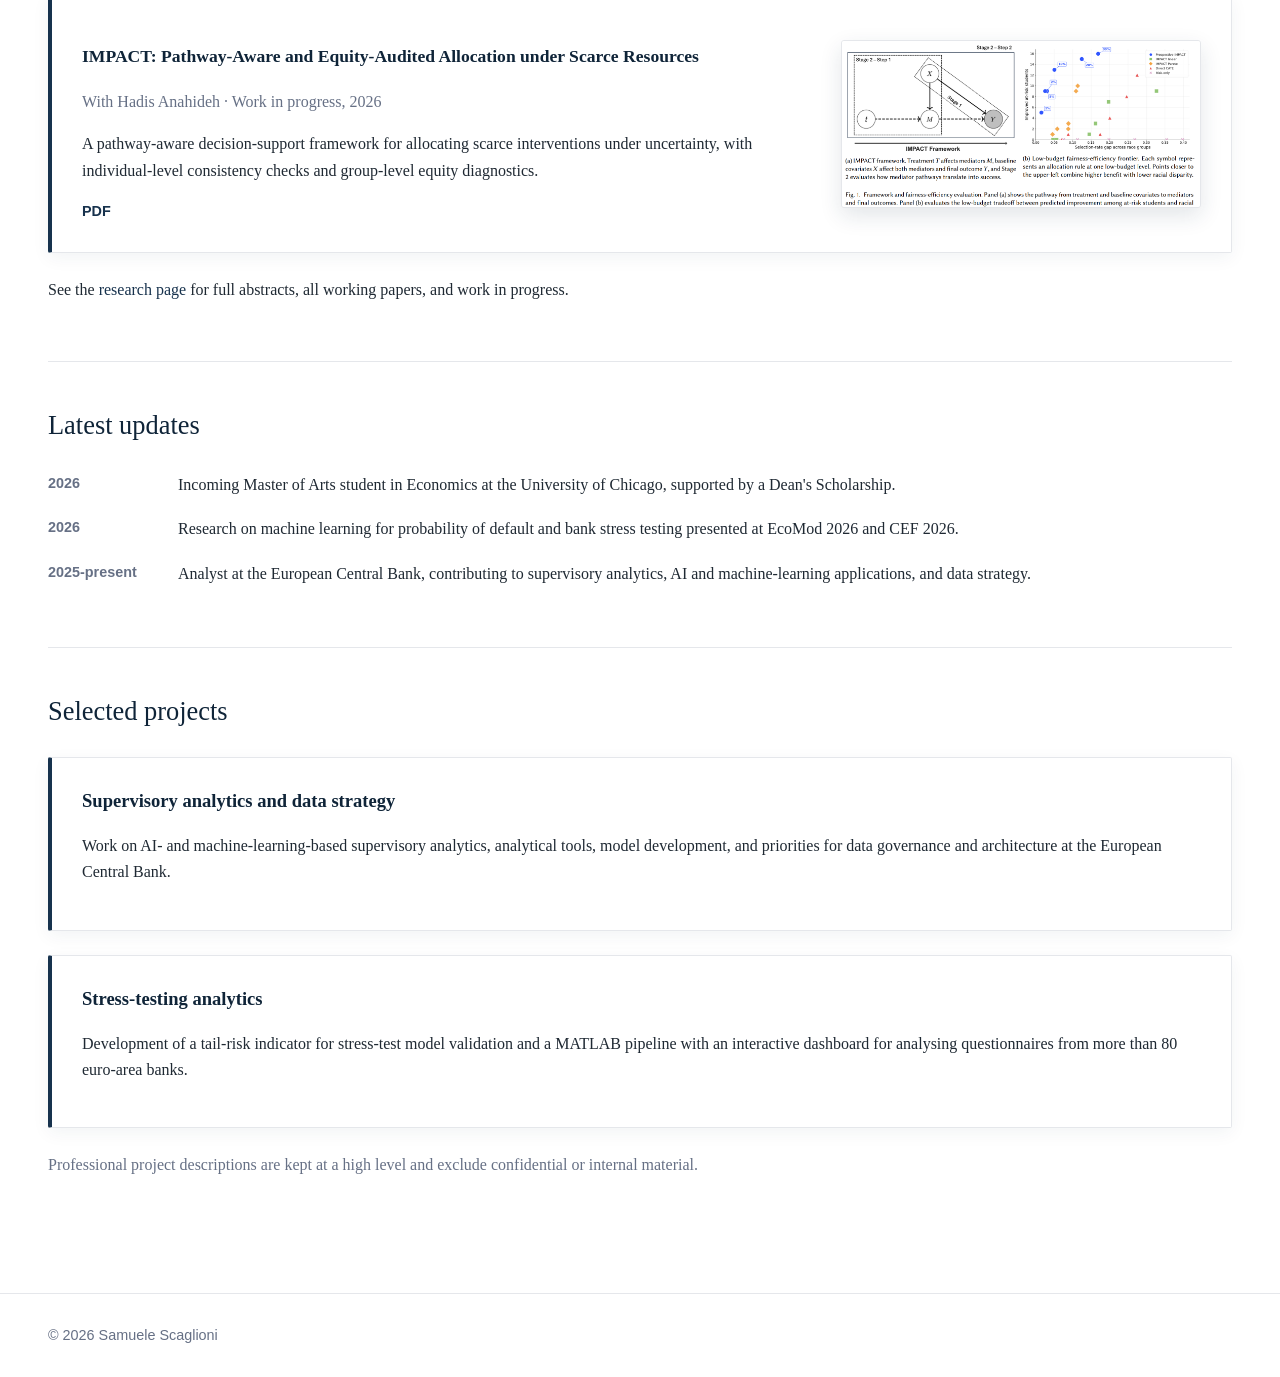
==== commit 2ec4ad77: "Add files via upload" ====
--- a/index.html
+++ b/index.html
@@ -1,153 +1,122 @@
 <!DOCTYPE html>
+<!DOCTYPE html>
+
 <html lang="en">
 <head>
-  <meta charset="UTF-8">
-  <meta name="viewport" content="width=device-width, initial-scale=1.0">
-  <title>Samuele Scaglioni | Economics, Finance, Econometrics and Machine Learning</title>
-  <meta name="description" content="Personal academic website of Samuele Scaglioni, incoming MA student in Economics at the University of Chicago and Analyst at the European Central Bank. Research interests include macro-finance, banking, financial stability, stress testing, causal machine learning, and applied econometrics.">
-  <meta name="author" content="Samuele Scaglioni">
-  <meta name="robots" content="index, follow">
-  <link rel="canonical" href="https://samuelescaglioni.github.io/">
-  <link rel="stylesheet" href="styles.css">
+<meta charset="utf-8"/>
+<meta content="width=device-width, initial-scale=1.0" name="viewport"/>
+<title>Samuele Scaglioni | Economics, Finance, Econometrics and Machine Learning</title>
+<meta content="Personal academic website of Samuele Scaglioni, incoming MA student in Economics at the University of Chicago and Analyst at the European Central Bank. Research interests include macro-finance, banking, financial stability, stress testing, causal machine learning, and applied econometrics." name="description"/>
+<meta content="Samuele Scaglioni" name="author"/>
+<meta content="index, follow" name="robots"/>
+<link href="https://samuelescaglioni.github.io/" rel="canonical"/>
+<link href="styles.css" rel="stylesheet"/>
 </head>
 <body>
-  <header class="site-header">
-    <div class="container navbar">
-      <div class="site-name"><a href="index.html">Samuele Scaglioni</a></div>
-      <nav class="nav-links">
-        <a href="index.html">Home</a>
-        <a href="research.html">Research</a>
-        <a href="cv.html">CV</a>
-        <a href="projects.html">Projects</a>
-        <a href="contact.html">Contact</a>
-      </nav>
-    </div>
-  </header>
-
-  <main class="container">
-    <section class="hero">
-      <div>
-        <img src="images/profile.jpeg" alt="Samuele Scaglioni" class="profile-photo">
-      </div>
-      <div>
-        <h1>Samuele Scaglioni</h1>
-        <p class="hero-subtitle">
-          Incoming MA student in Economics at the University of Chicago<br>
+<header class="site-header">
+<div class="container navbar">
+<div class="site-name"><a href="index.html">Samuele Scaglioni</a></div>
+<nav class="nav-links">
+<a href="index.html">Home</a>
+<a href="research.html">Research</a>
+<a href="cv.html">CV</a>
+<a href="projects.html">Projects</a>
+<a href="contact.html">Contact</a>
+</nav>
+</div>
+</header>
+<main class="container">
+<section class="hero">
+<div>
+<img alt="Samuele Scaglioni" class="profile-photo" src="images/profile.jpeg"/>
+</div>
+<div>
+<h1>Samuele Scaglioni</h1>
+<p class="hero-subtitle">
+          Incoming MA student in Economics at the University of Chicago<br/>
           European Central Bank | Macro-finance | Financial Stability | Applied Econometrics
         </p>
-        <p class="hero-text">
+<p class="hero-text">
           I am an incoming Master of Arts student in Economics at the University of Chicago and
           currently an Analyst at the European Central Bank. My work at the ECB has covered
           supervisory analytics, financial stability, stress testing, model development, and data strategy.
         </p>
-        <p class="hero-text">
+<p class="hero-text">
           My research combines applied econometrics and machine learning to study credit risk,
           financial institutions, economic policy, political economy, and the allocation of scarce interventions.
         </p>
-        <div class="button-row">
-          <a class="button primary" href="cv.html">View CV</a>
-          <a class="button" href="research.html">Research</a>
-          <a class="button" href="contact.html">Contact</a>
-        </div>
-      </div>
-    </section>
-
-    <section class="section two-column">
-      <div>
-        <h2>Research interests</h2>
-        <p>
+<div class="button-row">
+<a class="button primary" href="cv.html">View CV</a>
+<a class="button" href="research.html">Research</a>
+<a class="button" href="contact.html">Contact</a>
+</div>
+</div>
+</section>
+<section class="section two-column">
+<div>
+<h2>Research interests</h2>
+<p>
           I am interested in empirical and computational methods for studying financial institutions,
           systemic risk, macro-financial linkages, economic policy, and resource allocation.
         </p>
-        <div class="tag-list">
-          <span class="tag">Macro-finance</span>
-          <span class="tag">Banking</span>
-          <span class="tag">Financial stability</span>
-          <span class="tag">Stress testing</span>
-          <span class="tag">Credit risk</span>
-          <span class="tag">Applied econometrics</span>
-          <span class="tag">Causal machine learning</span>
-          <span class="tag">Political economy</span>
-        </div>
-      </div>
-      <div>
-        <h2>Links</h2>
-        <p>
-          <a href="files/Samuele_Scaglioni_CV.pdf" download>Download CV</a><br>
-          <a href="https://github.com/SamueleScaglioni" target="_blank" rel="noopener noreferrer">GitHub</a><br>
-          <a href="https://it.linkedin.com/in/samuele-scaglioni?trk=public_post_feed-actor-name" target="_blank" rel="noopener noreferrer">LinkedIn</a><br>
-          <a href="mailto:samueles@uchicago.edu">Email</a>
-        </p>
-      </div>
-    </section>
-
-    <section class="section">
-      <h2>Selected research</h2>
-      <div class="card">
-        <p class="paper-title">Learning Probability of Default and Stress Testing</p>
-        <p class="muted">With Luca Nocciola · Working paper, 2026</p>
-        <p>
-          A granular machine-learning framework for predicting the probability of default of European
-          non-financial firms and transmitting stressed firm-level risk to banks through credit exposures.
-        </p>
-        <div class="paper-links">
-          <a href="files/learning-probability-of-default-and-stress-testing.pdf" download>PDF</a>
-        </div>
-      </div>
-
-      <div class="card">
-        <p class="paper-title">Institutional Cleansing and Political Scars</p>
-        <p class="muted">With Nordine Abidi and Ixart Miquel-Flores · Working paper, 2026</p>
-        <p>
-          Evidence on how mafia-related municipal dissolution in Italy affects electoral participation,
-          the local political supply, and firms' credit conditions.
-        </p>
-        <div class="paper-links">
-          <a href="files/institutional-cleansing-and-political-scars.pdf" download>PDF</a>
-        </div>
-      </div>
-
-      <p>See the <a href="research.html">research page</a> for all working papers and work in progress.</p>
-    </section>
-
-    <section class="section">
-      <h2>Latest updates</h2>
-      <div class="update">
-        <div class="update-date">2026</div>
-        <div>Incoming Master of Arts student in Economics at the University of Chicago, supported by a Dean's Scholarship.</div>
-      </div>
-      <div class="update">
-        <div class="update-date">2026</div>
-        <div>Research on machine learning for probability of default and bank stress testing presented at EcoMod 2026 and CEF 2026.</div>
-      </div>
-      <div class="update">
-        <div class="update-date">2025-present</div>
-        <div>Analyst at the European Central Bank, contributing to supervisory analytics, AI and machine-learning applications, and data strategy.</div>
-      </div>
-    </section>
-
-    <section class="section">
-      <h2>Selected projects</h2>
-      <div class="card">
-        <h3>Supervisory analytics and data strategy</h3>
-        <p>
+<div class="tag-list">
+<span class="tag">Macro-finance</span>
+<span class="tag">Banking</span>
+<span class="tag">Financial stability</span>
+<span class="tag">Stress testing</span>
+<span class="tag">Credit risk</span>
+<span class="tag">Applied econometrics</span>
+<span class="tag">Causal machine learning</span>
+<span class="tag">Political economy</span>
+</div>
+</div>
+<div>
+<h2>Links</h2>
+<p>
+<a download="" href="files/Samuele_Scaglioni_CV.pdf">Download CV</a><br/>
+<a href="https://github.com/SamueleScaglioni" rel="noopener noreferrer" target="_blank">GitHub</a><br/>
+<a href="https://it.linkedin.com/in/samuele-scaglioni?trk=public_post_feed-actor-name" rel="noopener noreferrer" target="_blank">LinkedIn</a><br/>
+<a href="mailto:samueles@uchicago.edu">Email</a>
+</p>
+</div>
+</section>
+<section class="section"><h2>Selected research</h2><div class="card paper-card"><div><p class="paper-title">Learning Probability of Default and Stress Testing</p><p class="muted">With Luca Nocciola · Working paper, 2026</p><p>A granular machine-learning framework for predicting the probability of default of European non-financial firms and transmitting stressed firm-level risk to banks through credit exposures.</p><div class="paper-links"><a download="" href="files/learning-probability-of-default-and-stress-testing.pdf">PDF</a></div></div><img alt="Preview image for Learning Probability of Default and Stress Testing" class="paper-preview" loading="lazy" src="images/pd-stress-testing.jpg"/></div><div class="card paper-card"><div><p class="paper-title">Institutional Cleansing and Political Scars</p><p class="muted">With Nordine Abidi and Ixart Miquel-Flores · Working paper, 2026</p><p>Evidence on how mafia-related municipal dissolution in Italy affects electoral participation, the local political supply, and firms' credit conditions.</p><div class="paper-links"><a download="" href="files/institutional-cleansing-and-political-scars.pdf">PDF</a></div></div><img alt="Preview image for Institutional Cleansing and Political Scars" class="paper-preview" loading="lazy" src="images/mafia-dissolution.jpg"/></div><div class="card paper-card"><div><p class="paper-title">IMPACT: Pathway-Aware and Equity-Audited Allocation under Scarce Resources</p><p class="muted">With Hadis Anahideh · Work in progress, 2026</p><p>A pathway-aware decision-support framework for allocating scarce interventions under uncertainty, with individual-level consistency checks and group-level equity diagnostics.</p><div class="paper-links"><a download="" href="files/impact-pathway-aware-allocation.pdf">PDF</a></div></div><img alt="Preview image for IMPACT" class="paper-preview" loading="lazy" src="images/impact.jpg"/></div><p>See the <a href="research.html">research page</a> for full abstracts, all working papers, and work in progress.</p></section>
+<section class="section">
+<h2>Latest updates</h2>
+<div class="update">
+<div class="update-date">2026</div>
+<div>Incoming Master of Arts student in Economics at the University of Chicago, supported by a Dean's Scholarship.</div>
+</div>
+<div class="update">
+<div class="update-date">2026</div>
+<div>Research on machine learning for probability of default and bank stress testing presented at EcoMod 2026 and CEF 2026.</div>
+</div>
+<div class="update">
+<div class="update-date">2025-present</div>
+<div>Analyst at the European Central Bank, contributing to supervisory analytics, AI and machine-learning applications, and data strategy.</div>
+</div>
+</section>
+<section class="section">
+<h2>Selected projects</h2>
+<div class="card">
+<h3>Supervisory analytics and data strategy</h3>
+<p>
           Work on AI- and machine-learning-based supervisory analytics, analytical tools, model development,
           and priorities for data governance and architecture at the European Central Bank.
         </p>
-      </div>
-      <div class="card">
-        <h3>Stress-testing analytics</h3>
-        <p>
+</div>
+<div class="card">
+<h3>Stress-testing analytics</h3>
+<p>
           Development of a tail-risk indicator for stress-test model validation and a MATLAB pipeline with an
           interactive dashboard for analysing questionnaires from more than 80 euro-area banks.
         </p>
-      </div>
-      <p class="muted">
+</div>
+<p class="muted">
         Professional project descriptions are kept at a high level and exclude confidential or internal material.
       </p>
-    </section>
-  </main>
-
-  <footer class="footer"><div class="container">© 2026 Samuele Scaglioni</div></footer>
+</section>
+</main>
+<footer class="footer"><div class="container">© 2026 Samuele Scaglioni</div></footer>
 </body>
 </html>
--- a/styles.css
+++ b/styles.css
@@ -280,13 +280,16 @@
 
 .paper-card {
   display: grid;
-  grid-template-columns: 1fr 230px;
-  gap: 30px;
-  align-items: start;
+  grid-template-columns: minmax(0, 1fr) 360px;
+  gap: 40px;
+  align-items: center;
 }
 
 .paper-preview {
   width: 100%;
+  max-width: 360px;
+  height: auto;
+  justify-self: end;
   border: 1px solid var(--border);
   border-radius: 3px;
   box-shadow: 0 8px 22px rgba(23, 50, 77, 0.12);
@@ -383,7 +386,10 @@
   }
 
   .paper-preview {
-    max-width: 230px;
+    width: 100%;
+    max-width: 420px;
+    justify-self: start;
+    margin-top: 8px;
   }
 }
 
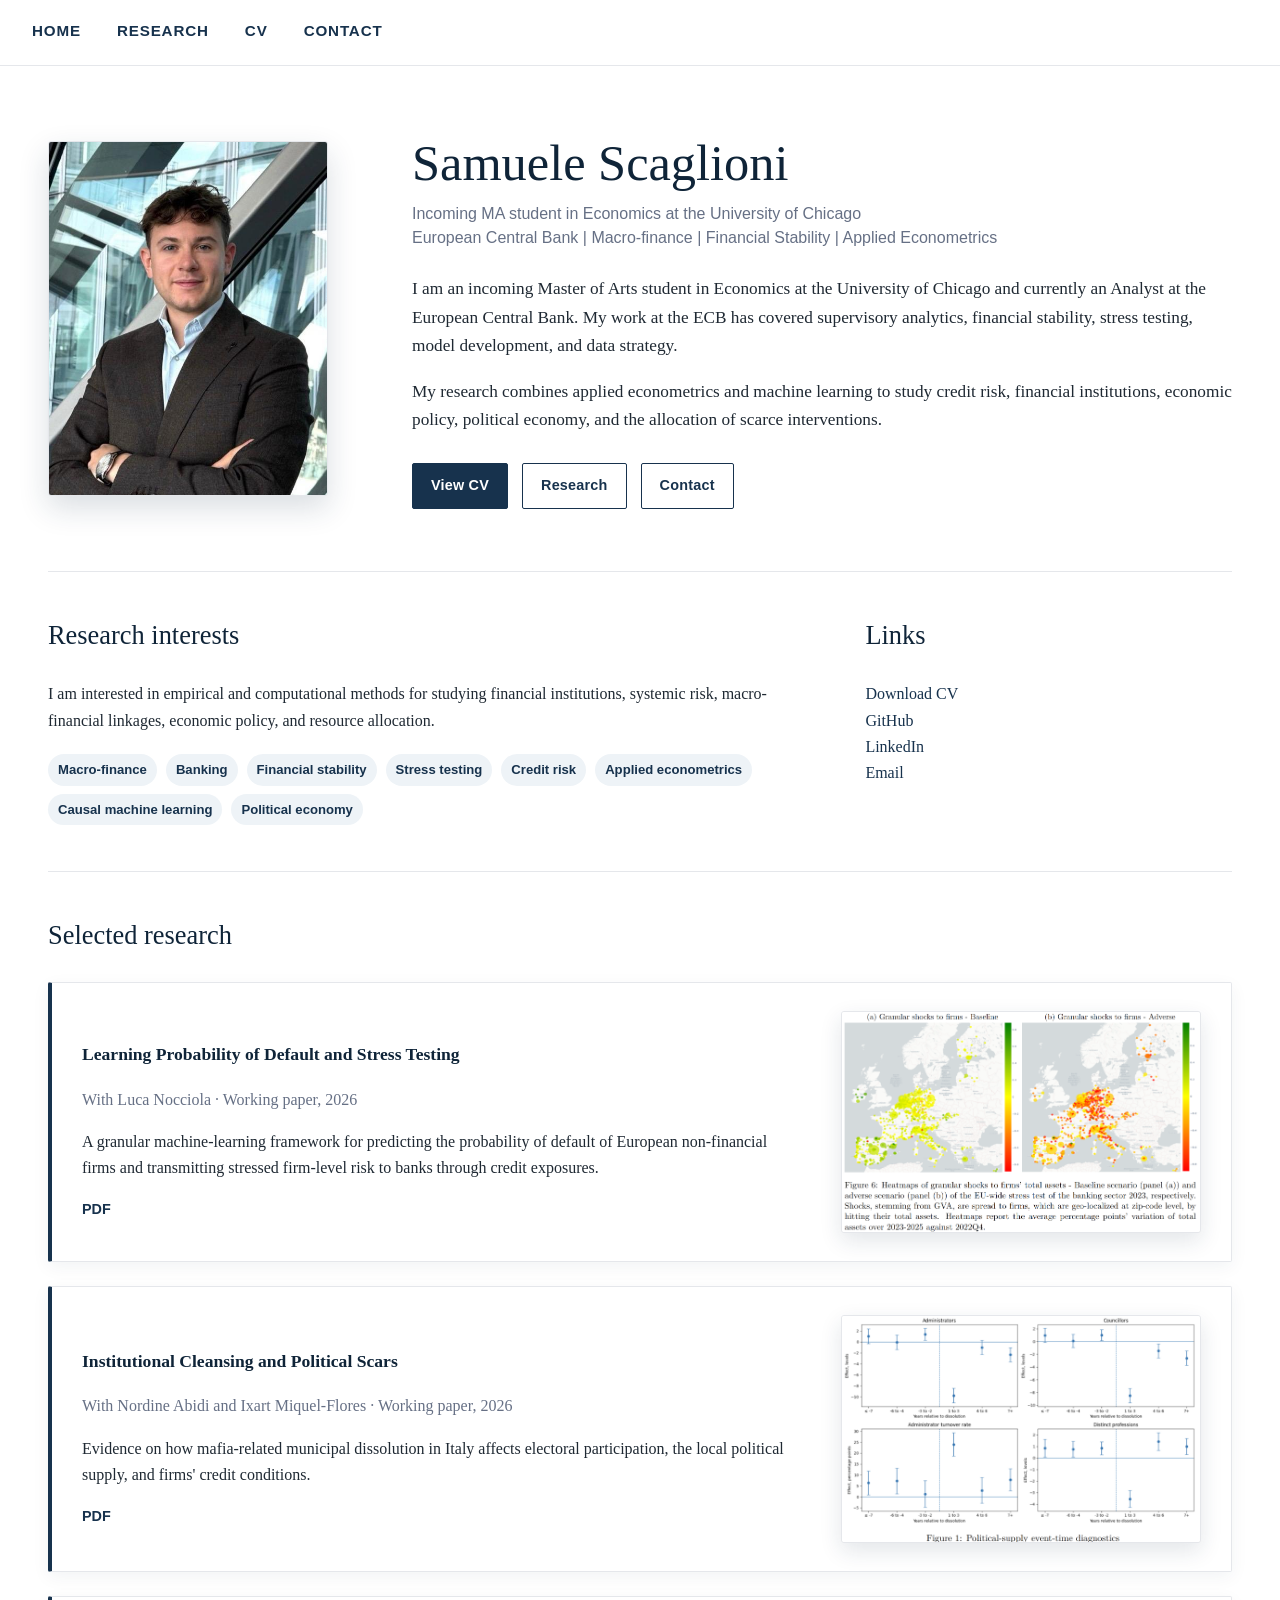
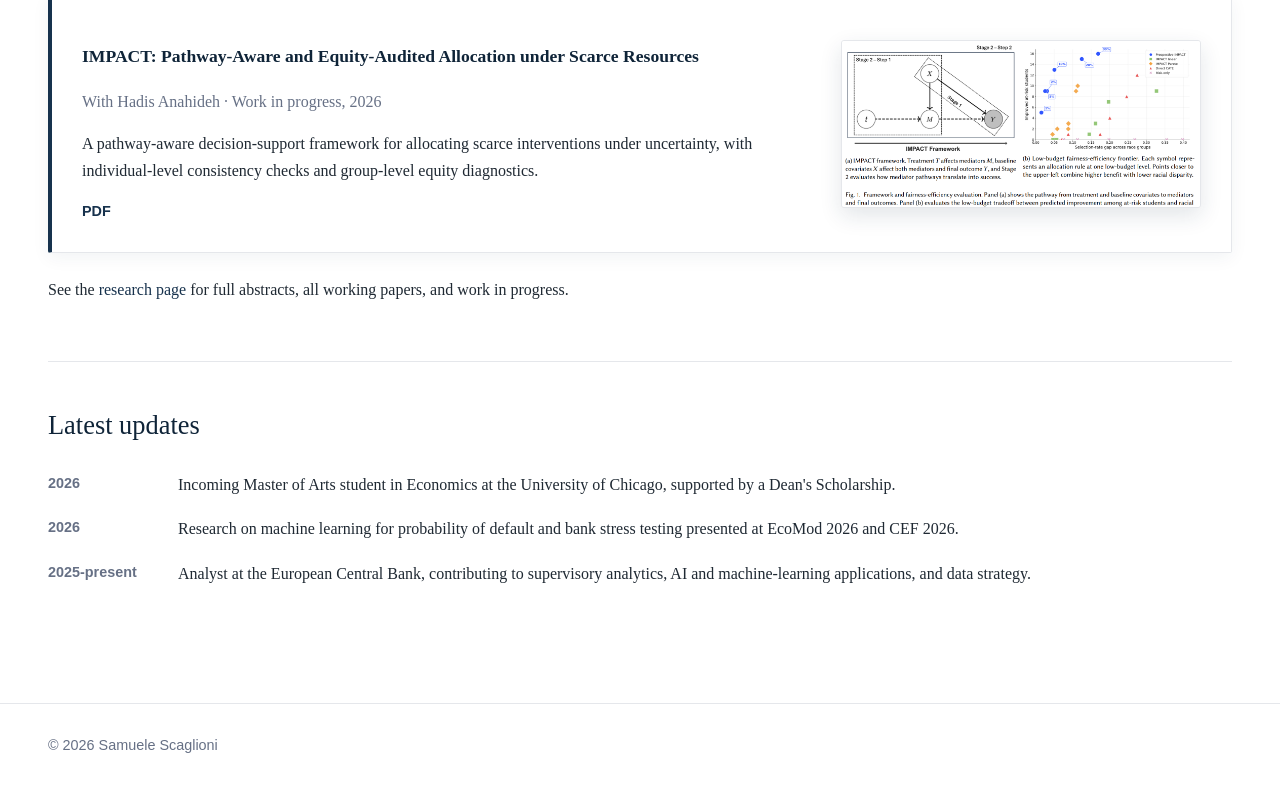
==== commit 02316946: "Add files via upload" ====
--- a/index.html
+++ b/index.html
@@ -1,6 +1,4 @@
 <!DOCTYPE html>
-<!DOCTYPE html>
-
 <html lang="en">
 <head>
 <meta charset="utf-8"/>
@@ -20,7 +18,7 @@
 <a href="index.html">Home</a>
 <a href="research.html">Research</a>
 <a href="cv.html">CV</a>
-<a href="projects.html">Projects</a>
+
 <a href="contact.html">Contact</a>
 </nav>
 </div>
@@ -96,26 +94,7 @@
 <div>Analyst at the European Central Bank, contributing to supervisory analytics, AI and machine-learning applications, and data strategy.</div>
 </div>
 </section>
-<section class="section">
-<h2>Selected projects</h2>
-<div class="card">
-<h3>Supervisory analytics and data strategy</h3>
-<p>
-          Work on AI- and machine-learning-based supervisory analytics, analytical tools, model development,
-          and priorities for data governance and architecture at the European Central Bank.
-        </p>
-</div>
-<div class="card">
-<h3>Stress-testing analytics</h3>
-<p>
-          Development of a tail-risk indicator for stress-test model validation and a MATLAB pipeline with an
-          interactive dashboard for analysing questionnaires from more than 80 euro-area banks.
-        </p>
-</div>
-<p class="muted">
-        Professional project descriptions are kept at a high level and exclude confidential or internal material.
-      </p>
-</section>
+
 </main>
 <footer class="footer"><div class="container">© 2026 Samuele Scaglioni</div></footer>
 </body>
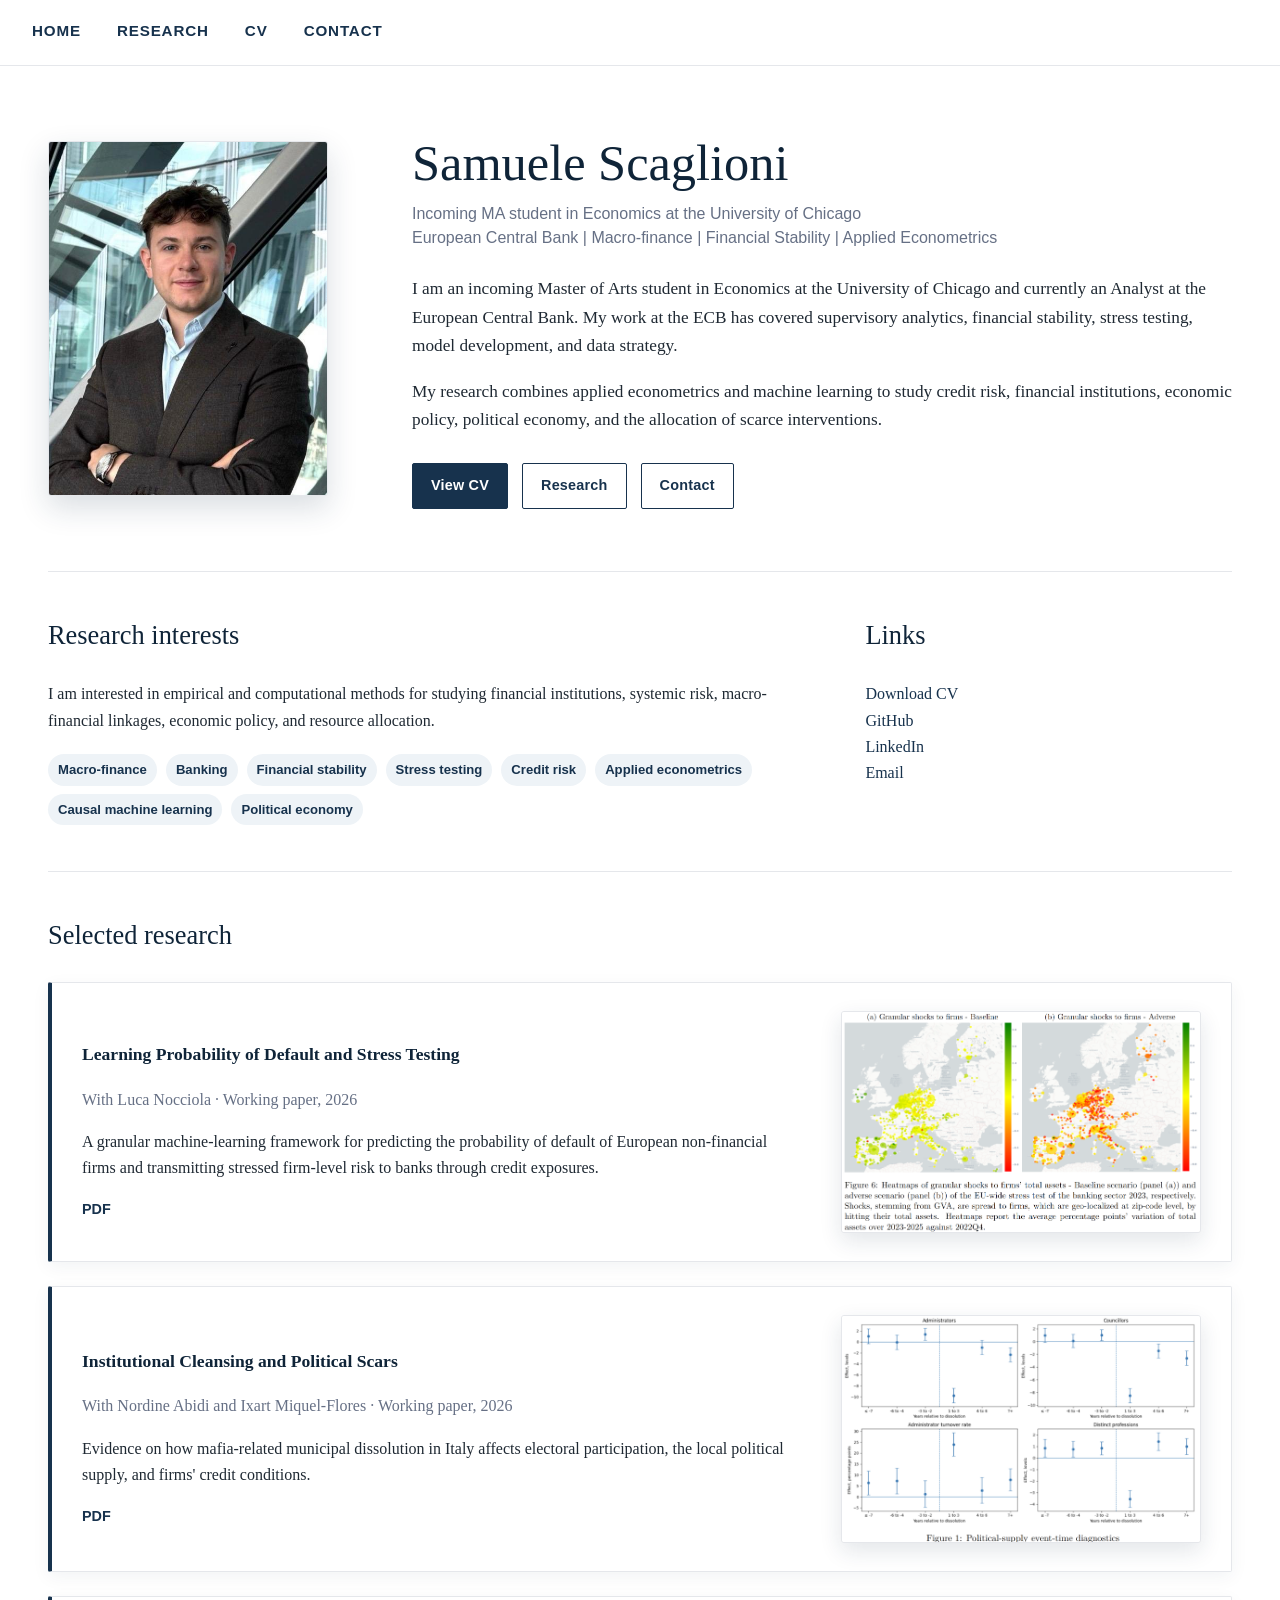
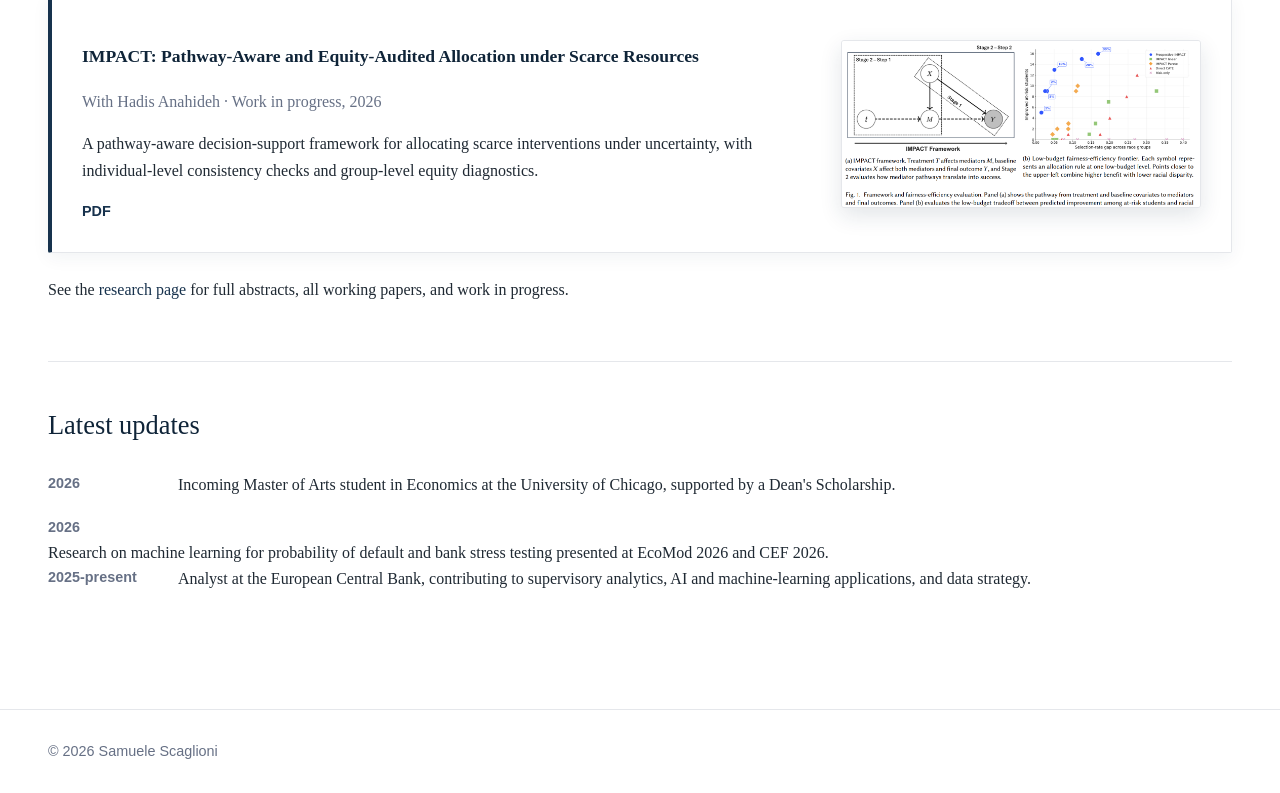
==== commit 52f19c60: "Update index.html" ====
--- a/index.html
+++ b/index.html
@@ -85,7 +85,7 @@
 <div class="update-date">2026</div>
 <div>Incoming Master of Arts student in Economics at the University of Chicago, supported by a Dean's Scholarship.</div>
 </div>
-<div class="update">
+
 <div class="update-date">2026</div>
 <div>Research on machine learning for probability of default and bank stress testing presented at EcoMod 2026 and CEF 2026.</div>
 </div>
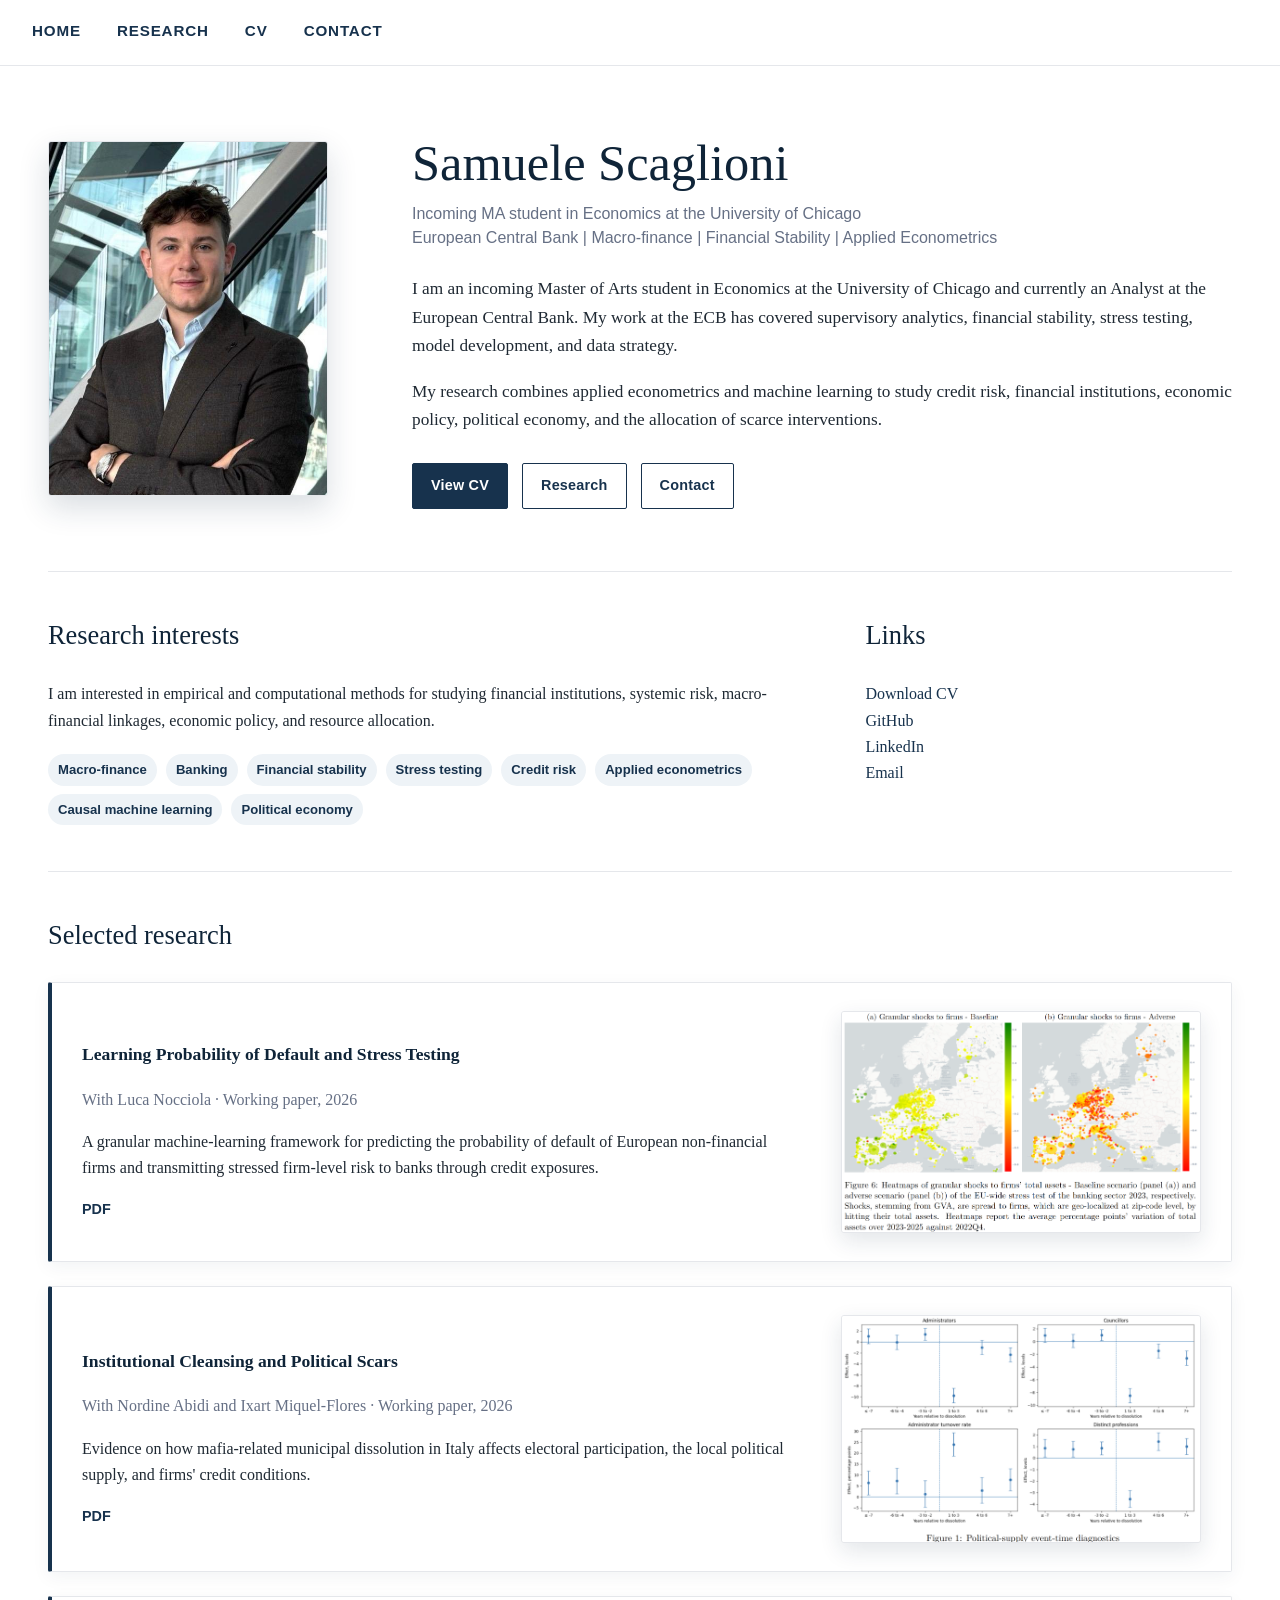
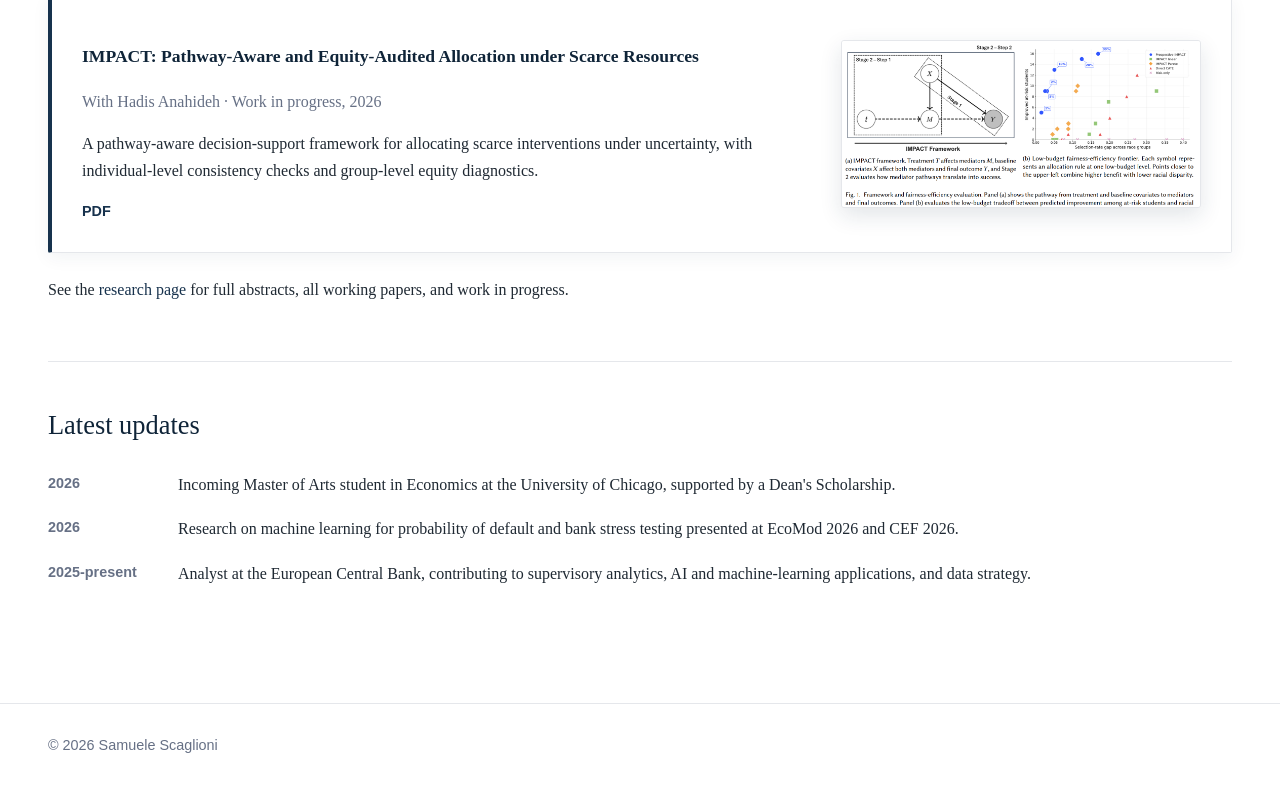
==== commit fdc03ddc: "Add files via upload" ====
--- a/index.html
+++ b/index.html
@@ -85,7 +85,7 @@
 <div class="update-date">2026</div>
 <div>Incoming Master of Arts student in Economics at the University of Chicago, supported by a Dean's Scholarship.</div>
 </div>
-
+<div class="update">
 <div class="update-date">2026</div>
 <div>Research on machine learning for probability of default and bank stress testing presented at EcoMod 2026 and CEF 2026.</div>
 </div>
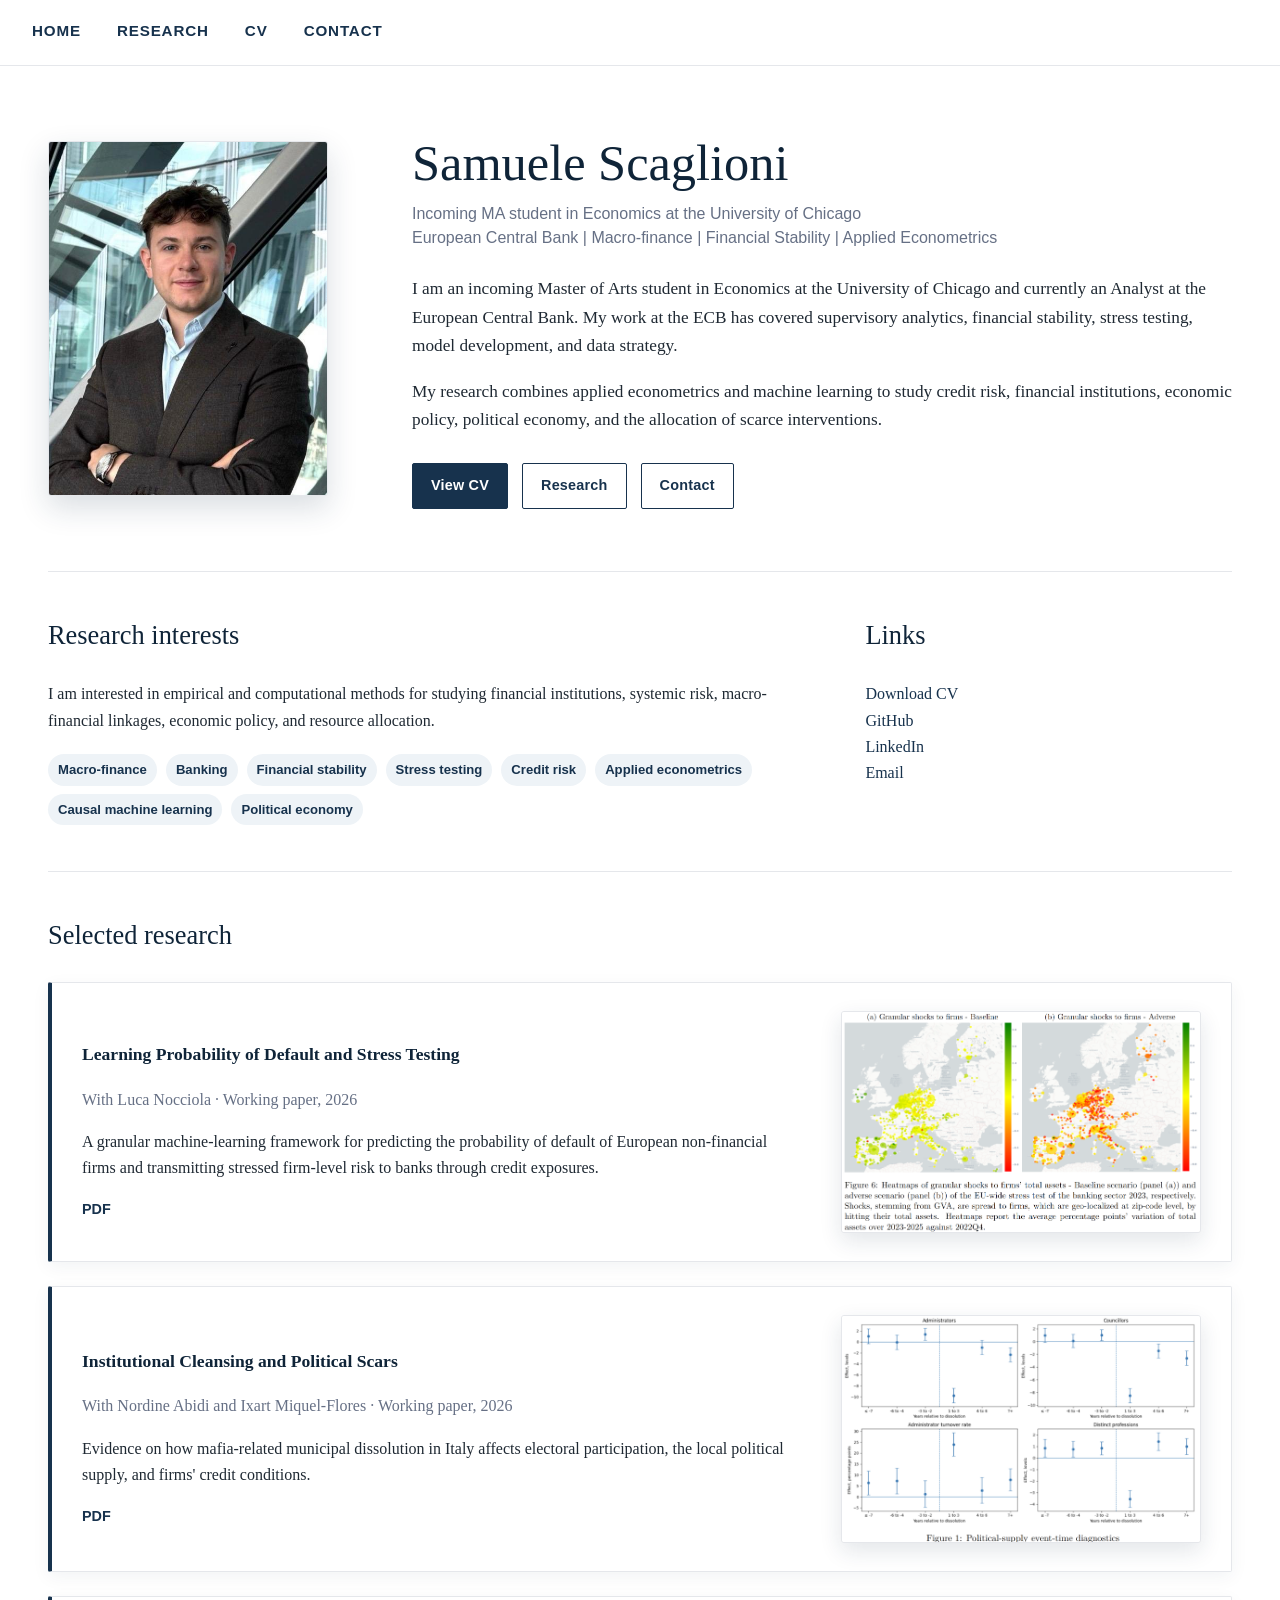
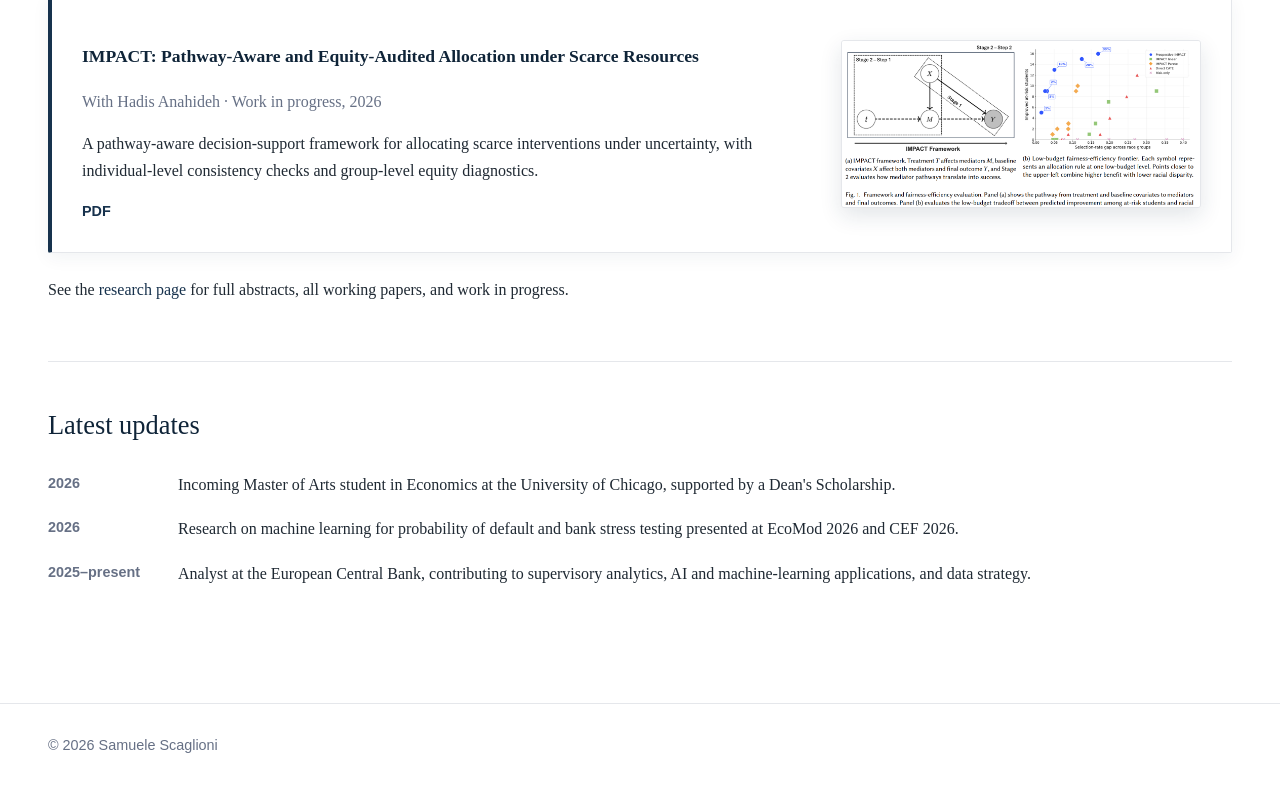
==== commit bbc9507b: "Refactor HTML structure and meta tags" ====
--- a/index.html
+++ b/index.html
@@ -1,101 +1,261 @@
 <!DOCTYPE html>
 <html lang="en">
 <head>
-<meta charset="utf-8"/>
-<meta content="width=device-width, initial-scale=1.0" name="viewport"/>
-<title>Samuele Scaglioni | Economics, Finance, Econometrics and Machine Learning</title>
-<meta content="Personal academic website of Samuele Scaglioni, incoming MA student in Economics at the University of Chicago and Analyst at the European Central Bank. Research interests include macro-finance, banking, financial stability, stress testing, causal machine learning, and applied econometrics." name="description"/>
-<meta content="Samuele Scaglioni" name="author"/>
-<meta content="index, follow" name="robots"/>
-<link href="https://samuelescaglioni.github.io/" rel="canonical"/>
-<link href="styles.css" rel="stylesheet"/>
+  <meta charset="utf-8">
+  <meta name="viewport" content="width=device-width, initial-scale=1.0">
+
+  <title>Samuele Scaglioni | Economics, Finance, Econometrics and Machine Learning</title>
+
+  <meta
+    name="description"
+    content="Personal academic website of Samuele Scaglioni, incoming MA student in Economics at the University of Chicago and Analyst at the European Central Bank. Research interests include macro-finance, banking, financial stability, stress testing, causal machine learning, and applied econometrics."
+  >
+  <meta name="author" content="Samuele Scaglioni">
+  <meta name="robots" content="index, follow">
+
+  <link rel="canonical" href="https://samuelescaglioni.github.io/">
+  <link rel="stylesheet" href="styles.css">
 </head>
+
 <body>
-<header class="site-header">
-<div class="container navbar">
-<div class="site-name"><a href="index.html">Samuele Scaglioni</a></div>
-<nav class="nav-links">
-<a href="index.html">Home</a>
-<a href="research.html">Research</a>
-<a href="cv.html">CV</a>
-
-<a href="contact.html">Contact</a>
-</nav>
-</div>
-</header>
-<main class="container">
-<section class="hero">
-<div>
-<img alt="Samuele Scaglioni" class="profile-photo" src="images/profile.jpeg"/>
-</div>
-<div>
-<h1>Samuele Scaglioni</h1>
-<p class="hero-subtitle">
-          Incoming MA student in Economics at the University of Chicago<br/>
+  <header class="site-header">
+    <div class="container navbar">
+      <div class="site-name">
+        <a href="index.html">Samuele Scaglioni</a>
+      </div>
+
+      <nav class="nav-links">
+        <a href="index.html">Home</a>
+        <a href="research.html">Research</a>
+        <a href="cv.html">CV</a>
+        <a href="contact.html">Contact</a>
+      </nav>
+    </div>
+  </header>
+
+  <main class="container">
+    <section class="hero">
+      <div>
+        <img
+          class="profile-photo"
+          src="images/profile.jpeg"
+          alt="Samuele Scaglioni"
+        >
+      </div>
+
+      <div>
+        <h1>Samuele Scaglioni</h1>
+
+        <p class="hero-subtitle">
+          Incoming MA student in Economics at the University of Chicago<br>
           European Central Bank | Macro-finance | Financial Stability | Applied Econometrics
         </p>
-<p class="hero-text">
+
+        <p class="hero-text">
           I am an incoming Master of Arts student in Economics at the University of Chicago and
           currently an Analyst at the European Central Bank. My work at the ECB has covered
           supervisory analytics, financial stability, stress testing, model development, and data strategy.
         </p>
-<p class="hero-text">
+
+        <p class="hero-text">
           My research combines applied econometrics and machine learning to study credit risk,
           financial institutions, economic policy, political economy, and the allocation of scarce interventions.
         </p>
-<div class="button-row">
-<a class="button primary" href="cv.html">View CV</a>
-<a class="button" href="research.html">Research</a>
-<a class="button" href="contact.html">Contact</a>
-</div>
-</div>
-</section>
-<section class="section two-column">
-<div>
-<h2>Research interests</h2>
-<p>
+
+        <div class="button-row">
+          <a class="button primary" href="cv.html">View CV</a>
+          <a class="button" href="research.html">Research</a>
+          <a class="button" href="contact.html">Contact</a>
+        </div>
+      </div>
+    </section>
+
+    <section class="section two-column">
+      <div>
+        <h2>Research interests</h2>
+
+        <p>
           I am interested in empirical and computational methods for studying financial institutions,
           systemic risk, macro-financial linkages, economic policy, and resource allocation.
         </p>
-<div class="tag-list">
-<span class="tag">Macro-finance</span>
-<span class="tag">Banking</span>
-<span class="tag">Financial stability</span>
-<span class="tag">Stress testing</span>
-<span class="tag">Credit risk</span>
-<span class="tag">Applied econometrics</span>
-<span class="tag">Causal machine learning</span>
-<span class="tag">Political economy</span>
-</div>
-</div>
-<div>
-<h2>Links</h2>
-<p>
-<a download="" href="files/Samuele_Scaglioni_CV.pdf">Download CV</a><br/>
-<a href="https://github.com/SamueleScaglioni" rel="noopener noreferrer" target="_blank">GitHub</a><br/>
-<a href="https://it.linkedin.com/in/samuele-scaglioni?trk=public_post_feed-actor-name" rel="noopener noreferrer" target="_blank">LinkedIn</a><br/>
-<a href="mailto:samueles@uchicago.edu">Email</a>
-</p>
-</div>
-</section>
-<section class="section"><h2>Selected research</h2><div class="card paper-card"><div><p class="paper-title">Learning Probability of Default and Stress Testing</p><p class="muted">With Luca Nocciola · Working paper, 2026</p><p>A granular machine-learning framework for predicting the probability of default of European non-financial firms and transmitting stressed firm-level risk to banks through credit exposures.</p><div class="paper-links"><a download="" href="files/learning-probability-of-default-and-stress-testing.pdf">PDF</a></div></div><img alt="Preview image for Learning Probability of Default and Stress Testing" class="paper-preview" loading="lazy" src="images/pd-stress-testing.jpg"/></div><div class="card paper-card"><div><p class="paper-title">Institutional Cleansing and Political Scars</p><p class="muted">With Nordine Abidi and Ixart Miquel-Flores · Working paper, 2026</p><p>Evidence on how mafia-related municipal dissolution in Italy affects electoral participation, the local political supply, and firms' credit conditions.</p><div class="paper-links"><a download="" href="files/institutional-cleansing-and-political-scars.pdf">PDF</a></div></div><img alt="Preview image for Institutional Cleansing and Political Scars" class="paper-preview" loading="lazy" src="images/mafia-dissolution.jpg"/></div><div class="card paper-card"><div><p class="paper-title">IMPACT: Pathway-Aware and Equity-Audited Allocation under Scarce Resources</p><p class="muted">With Hadis Anahideh · Work in progress, 2026</p><p>A pathway-aware decision-support framework for allocating scarce interventions under uncertainty, with individual-level consistency checks and group-level equity diagnostics.</p><div class="paper-links"><a download="" href="files/impact-pathway-aware-allocation.pdf">PDF</a></div></div><img alt="Preview image for IMPACT" class="paper-preview" loading="lazy" src="images/impact.jpg"/></div><p>See the <a href="research.html">research page</a> for full abstracts, all working papers, and work in progress.</p></section>
-<section class="section">
-<h2>Latest updates</h2>
-<div class="update">
-<div class="update-date">2026</div>
-<div>Incoming Master of Arts student in Economics at the University of Chicago, supported by a Dean's Scholarship.</div>
-</div>
-<div class="update">
-<div class="update-date">2026</div>
-<div>Research on machine learning for probability of default and bank stress testing presented at EcoMod 2026 and CEF 2026.</div>
-</div>
-<div class="update">
-<div class="update-date">2025-present</div>
-<div>Analyst at the European Central Bank, contributing to supervisory analytics, AI and machine-learning applications, and data strategy.</div>
-</div>
-</section>
-
-</main>
-<footer class="footer"><div class="container">© 2026 Samuele Scaglioni</div></footer>
+
+        <div class="tag-list">
+          <span class="tag">Macro-finance</span>
+          <span class="tag">Banking</span>
+          <span class="tag">Financial stability</span>
+          <span class="tag">Stress testing</span>
+          <span class="tag">Credit risk</span>
+          <span class="tag">Applied econometrics</span>
+          <span class="tag">Causal machine learning</span>
+          <span class="tag">Political economy</span>
+        </div>
+      </div>
+
+      <div>
+        <h2>Links</h2>
+
+        <p>
+          <a href="files/Samuele_Scaglioni_CV.pdf" download>Download CV</a><br>
+          <a
+            href="https://github.com/SamueleScaglioni"
+            target="_blank"
+            rel="noopener noreferrer"
+          >
+            GitHub
+          </a><br>
+          <a
+            href="https://it.linkedin.com/in/samuele-scaglioni"
+            target="_blank"
+            rel="noopener noreferrer"
+          >
+            LinkedIn
+          </a><br>
+          <a href="mailto:samueles@uchicago.edu">Email</a>
+        </p>
+      </div>
+    </section>
+
+    <section class="section">
+      <h2>Selected research</h2>
+
+      <div class="card paper-card">
+        <div>
+          <p class="paper-title">
+            Learning Probability of Default and Stress Testing
+          </p>
+
+          <p class="muted">
+            With Luca Nocciola · Working paper, 2026
+          </p>
+
+          <p>
+            A granular machine-learning framework for predicting the probability of default
+            of European non-financial firms and transmitting stressed firm-level risk to
+            banks through credit exposures.
+          </p>
+
+          <div class="paper-links">
+            <a
+              href="files/learning-probability-of-default-and-stress-testing.pdf"
+              download
+            >
+              PDF
+            </a>
+          </div>
+        </div>
+
+        <img
+          class="paper-preview"
+          src="images/pd-stress-testing.jpg"
+          alt="Preview image for Learning Probability of Default and Stress Testing"
+          loading="lazy"
+        >
+      </div>
+
+      <div class="card paper-card">
+        <div>
+          <p class="paper-title">
+            Institutional Cleansing and Political Scars
+          </p>
+
+          <p class="muted">
+            With Nordine Abidi and Ixart Miquel-Flores · Working paper, 2026
+          </p>
+
+          <p>
+            Evidence on how mafia-related municipal dissolution in Italy affects electoral
+            participation, the local political supply, and firms' credit conditions.
+          </p>
+
+          <div class="paper-links">
+            <a
+              href="files/institutional-cleansing-and-political-scars.pdf"
+              download
+            >
+              PDF
+            </a>
+          </div>
+        </div>
+
+        <img
+          class="paper-preview"
+          src="images/mafia-dissolution.jpg"
+          alt="Preview image for Institutional Cleansing and Political Scars"
+          loading="lazy"
+        >
+      </div>
+
+      <div class="card paper-card">
+        <div>
+          <p class="paper-title">
+            IMPACT: Pathway-Aware and Equity-Audited Allocation under Scarce Resources
+          </p>
+
+          <p class="muted">
+            With Hadis Anahideh · Work in progress, 2026
+          </p>
+
+          <p>
+            A pathway-aware decision-support framework for allocating scarce interventions
+            under uncertainty, with individual-level consistency checks and group-level
+            equity diagnostics.
+          </p>
+
+          <div class="paper-links">
+            <a
+              href="files/impact-pathway-aware-allocation.pdf"
+              download
+            >
+              PDF
+            </a>
+          </div>
+        </div>
+
+        <img
+          class="paper-preview"
+          src="images/impact.jpg"
+          alt="Preview image for IMPACT"
+          loading="lazy"
+        >
+      </div>
+
+      <p>
+        See the <a href="research.html">research page</a> for full abstracts,
+        all working papers, and work in progress.
+      </p>
+    </section>
+
+    <section class="section">
+      <h2>Latest updates</h2>
+
+      <div class="update">
+        <div class="update-date">2026</div>
+        <div>
+          Incoming Master of Arts student in Economics at the University of Chicago,
+          supported by a Dean's Scholarship.
+        </div>
+      </div>
+
+      <div class="update">
+        <div class="update-date">2026</div>
+        <div>
+          Research on machine learning for probability of default and bank stress testing
+          presented at EcoMod 2026 and CEF 2026.
+        </div>
+      </div>
+
+      <div class="update">
+        <div class="update-date">2025–present</div>
+        <div>
+          Analyst at the European Central Bank, contributing to supervisory analytics,
+          AI and machine-learning applications, and data strategy.
+        </div>
+      </div>
+    </section>
+  </main>
+
+  <footer class="footer">
+    <div class="container">© 2026 Samuele Scaglioni</div>
+  </footer>
 </body>
 </html>
